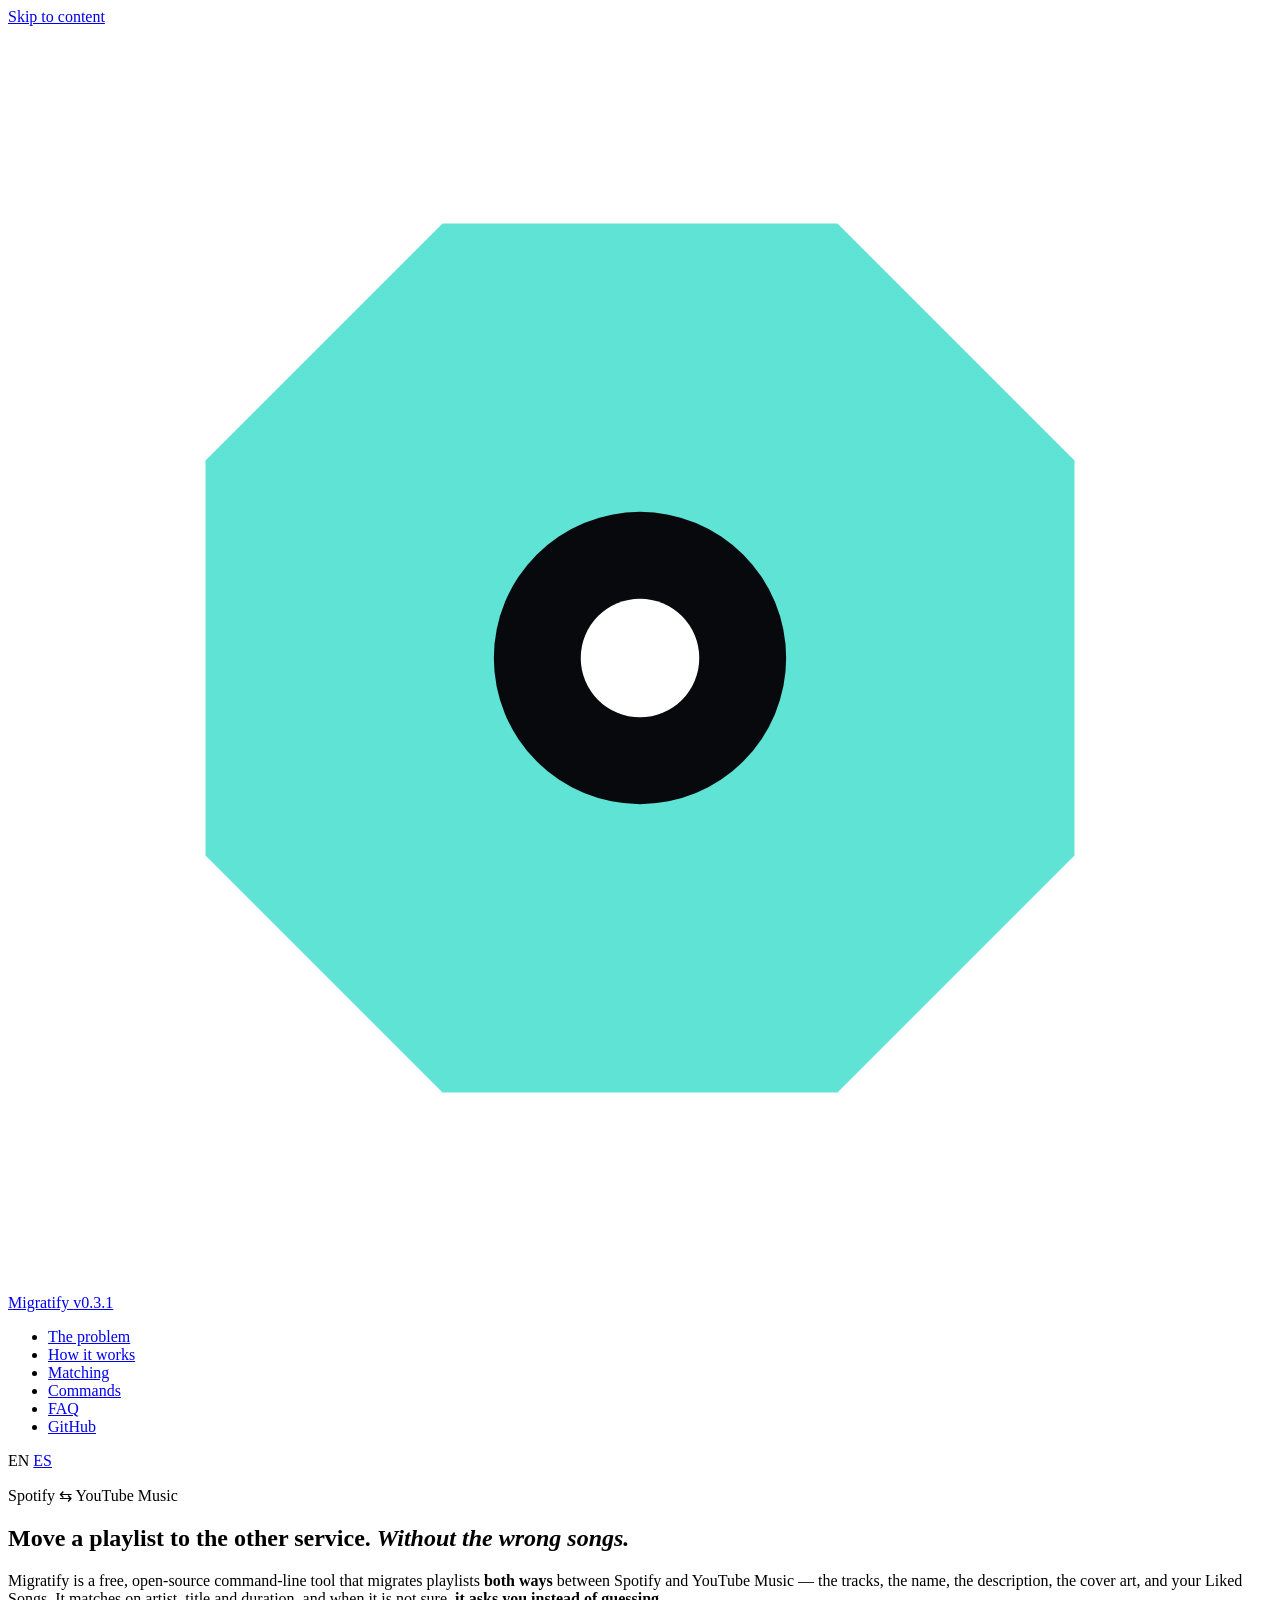
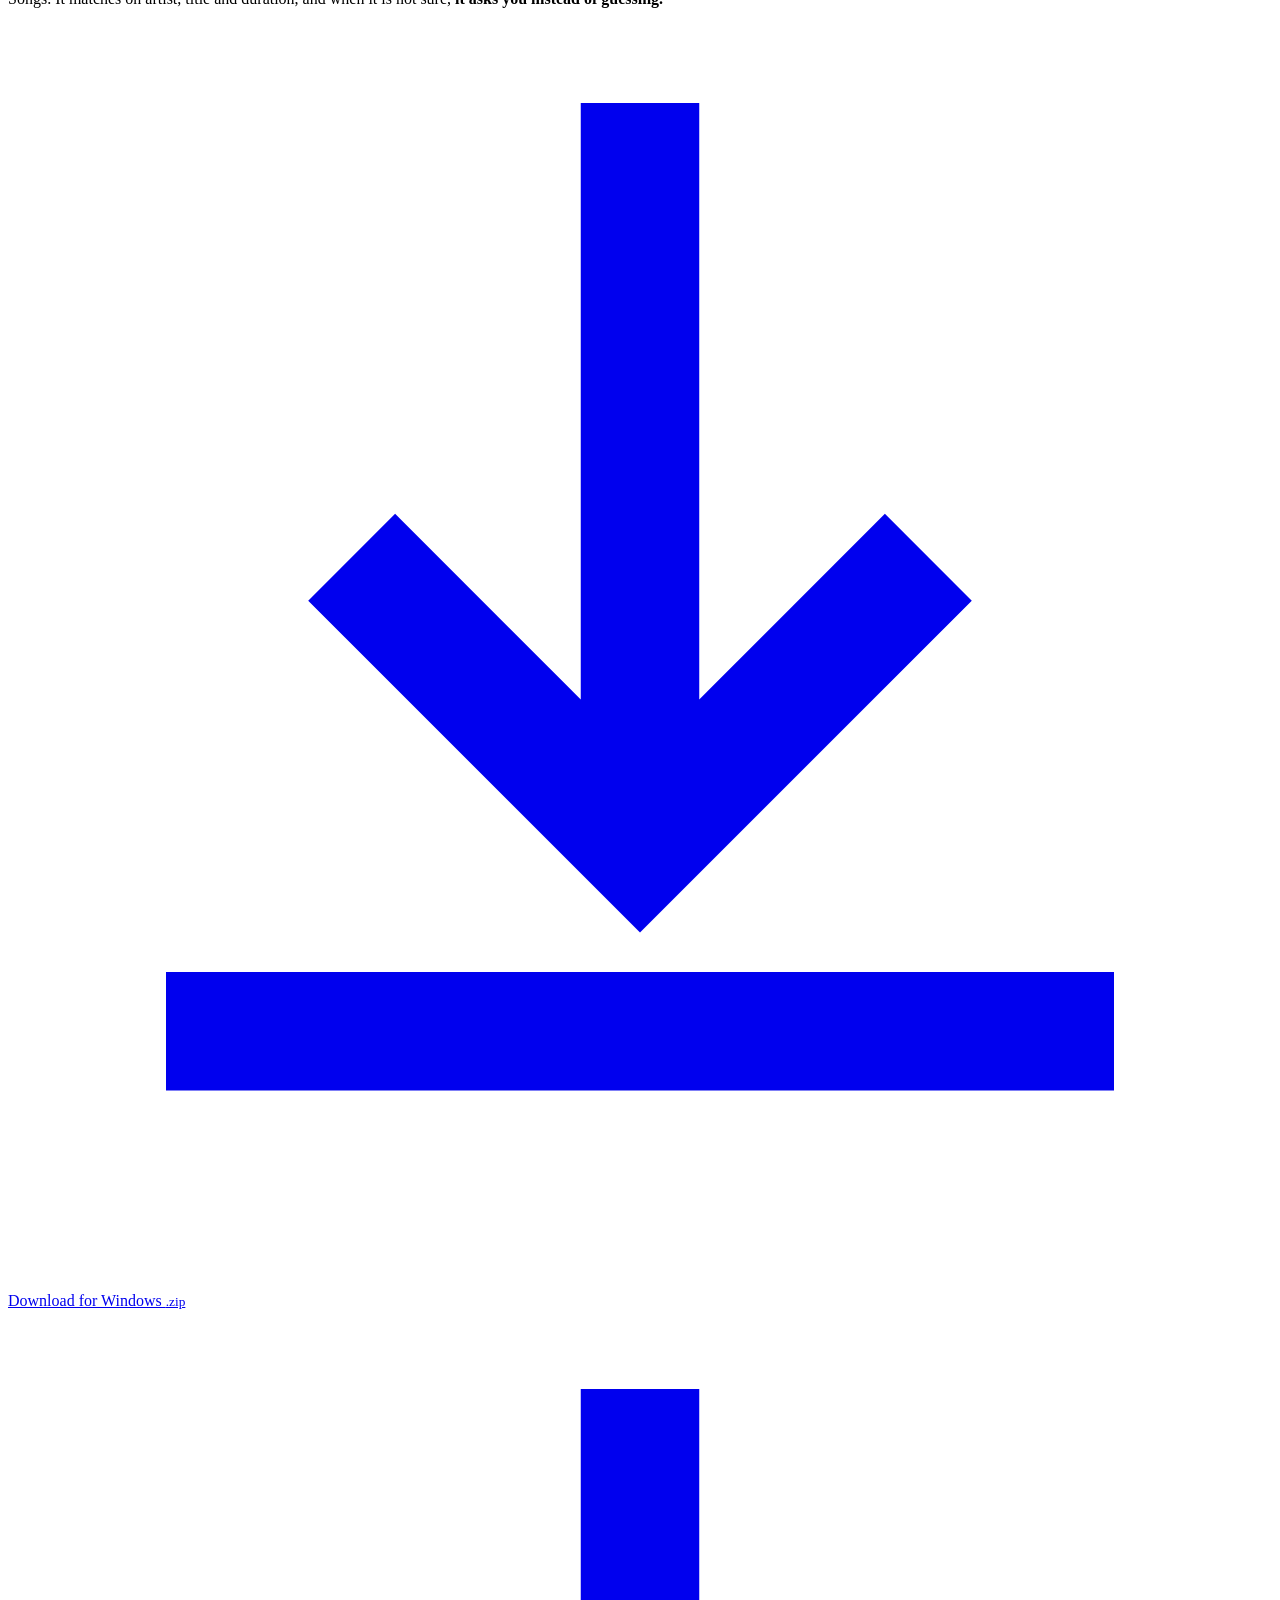
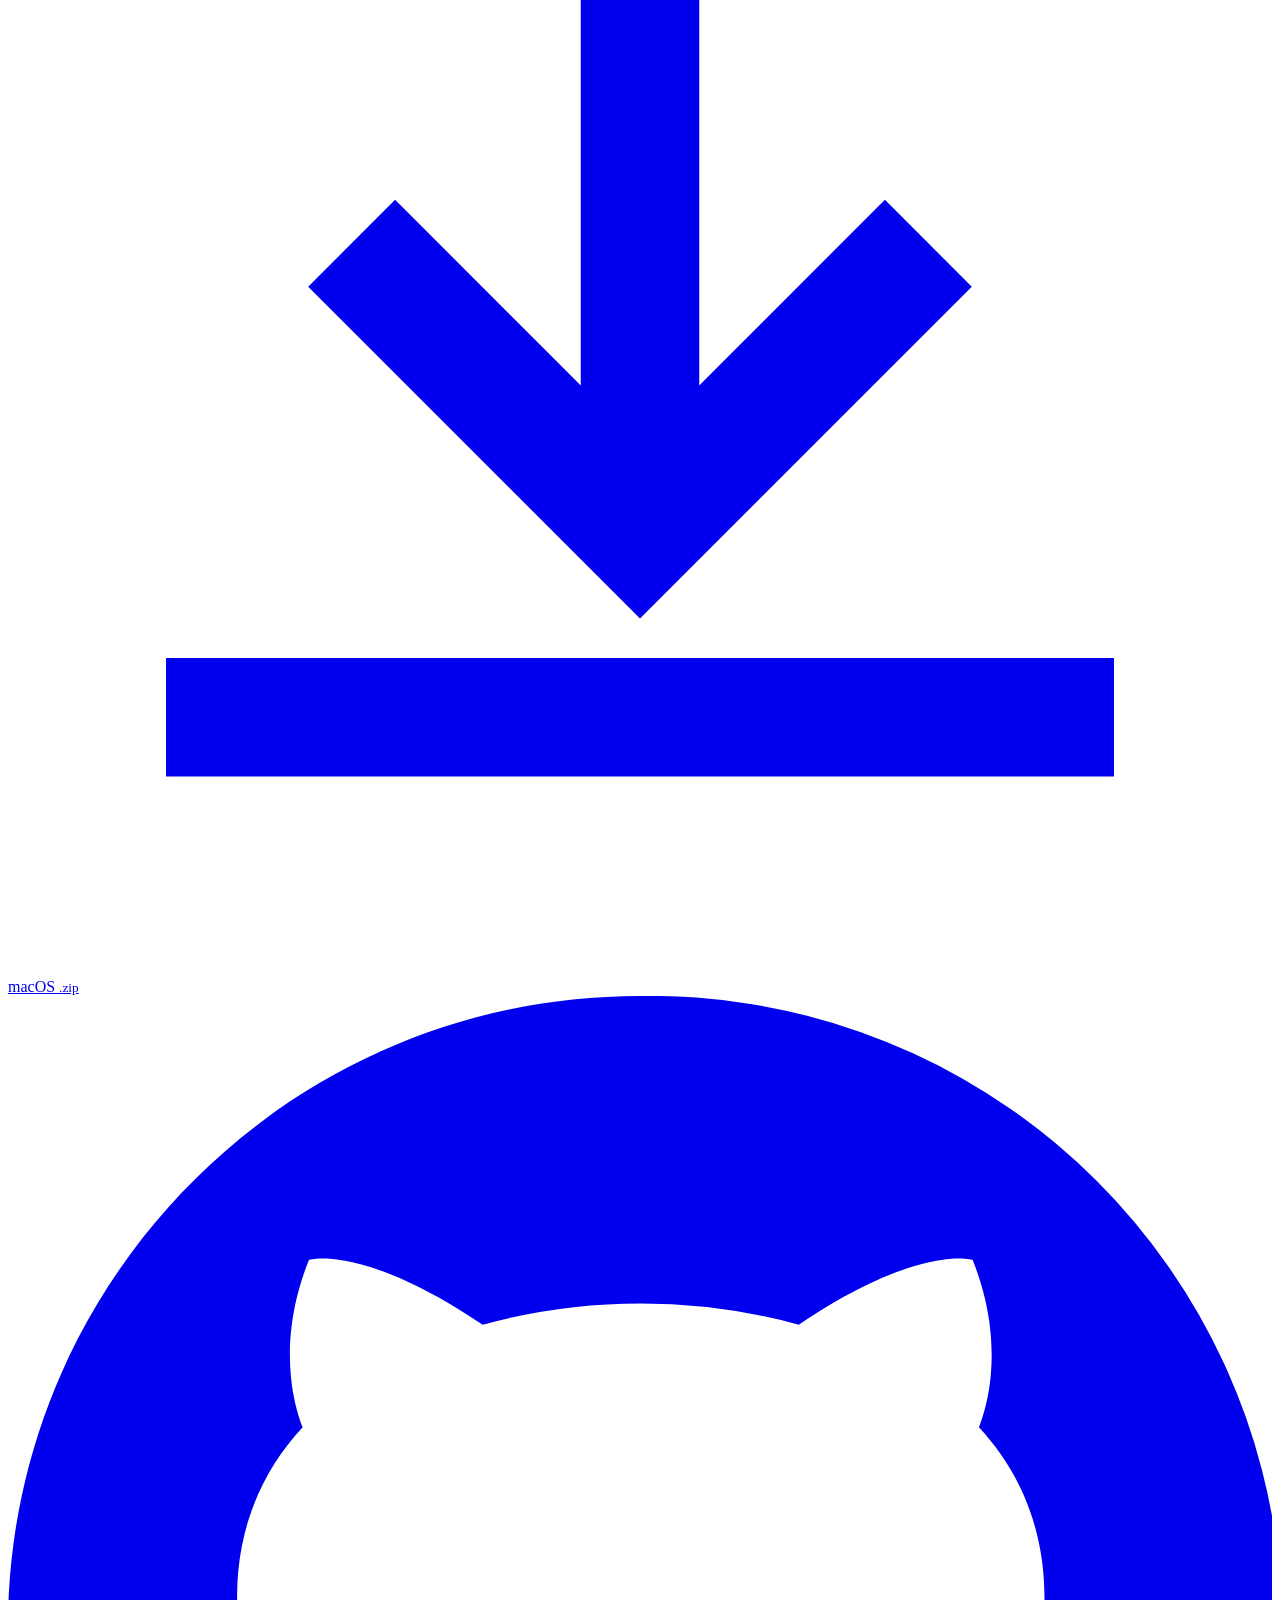
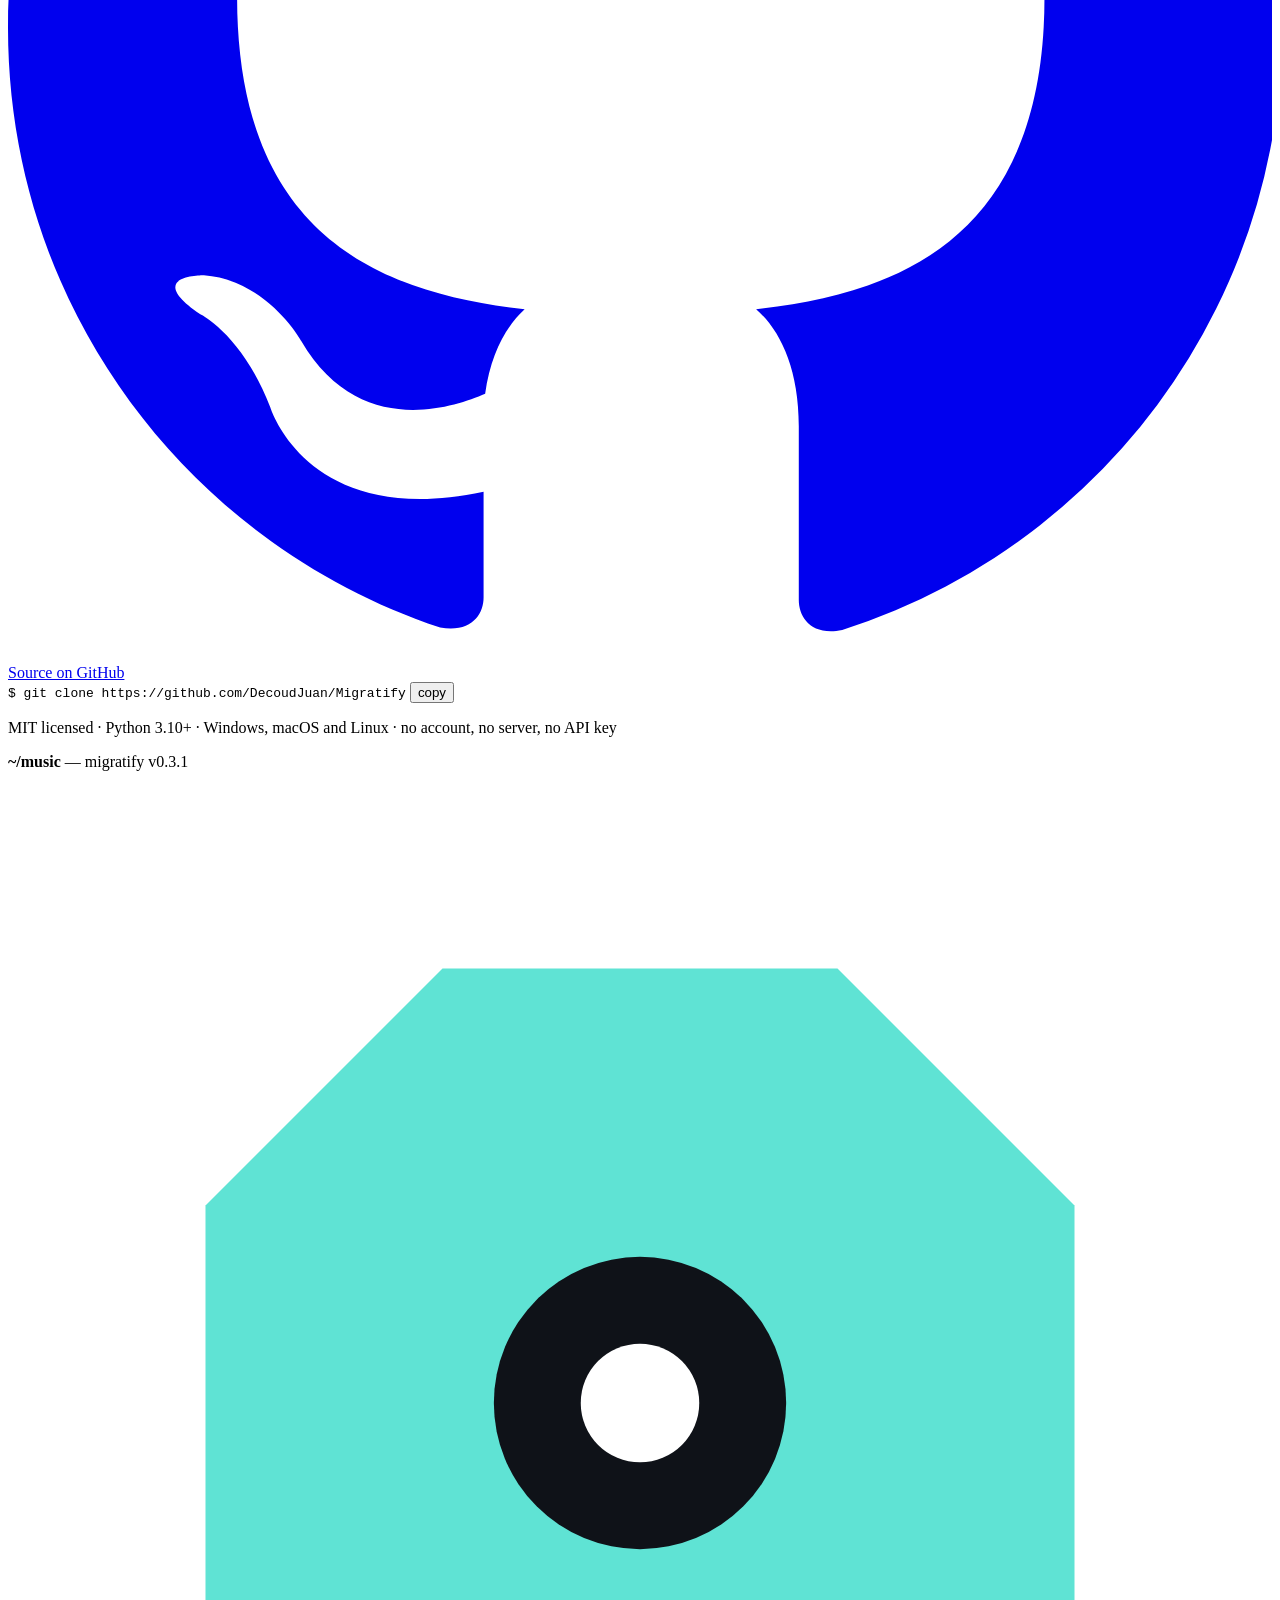
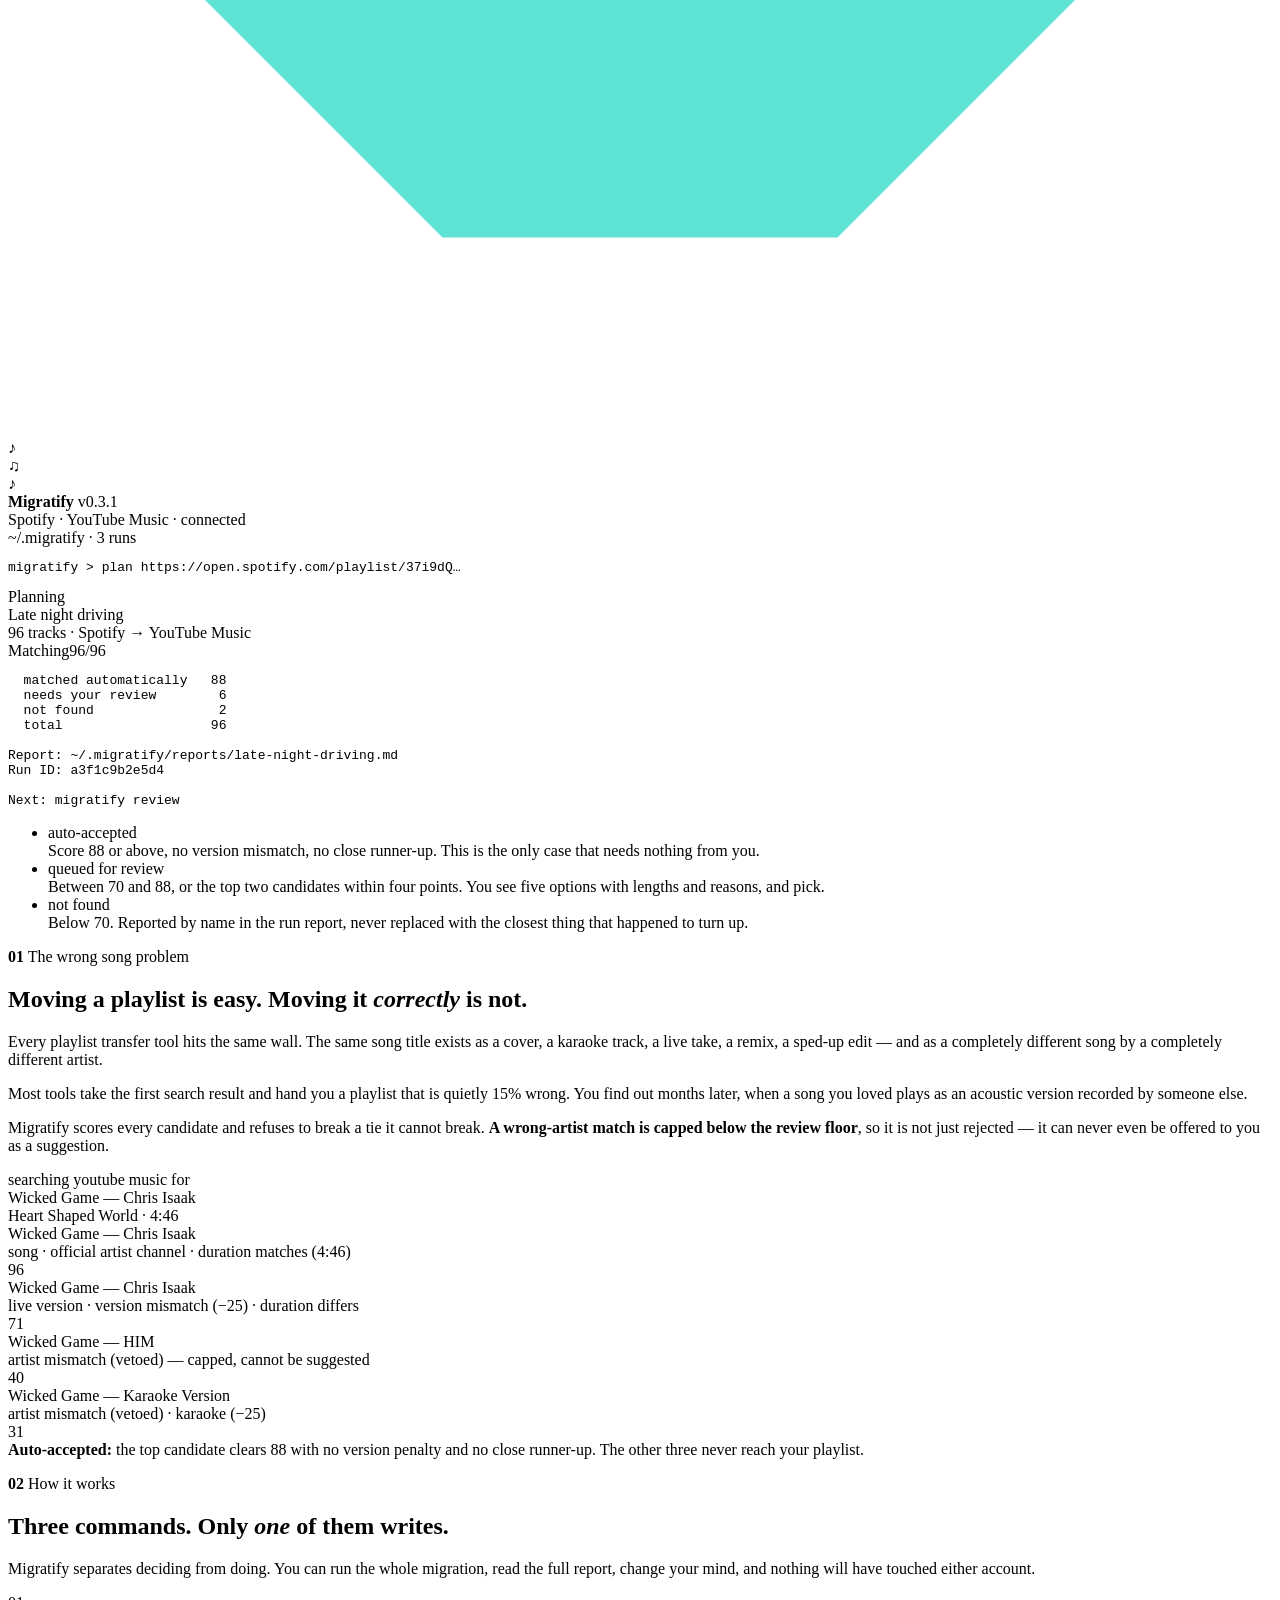
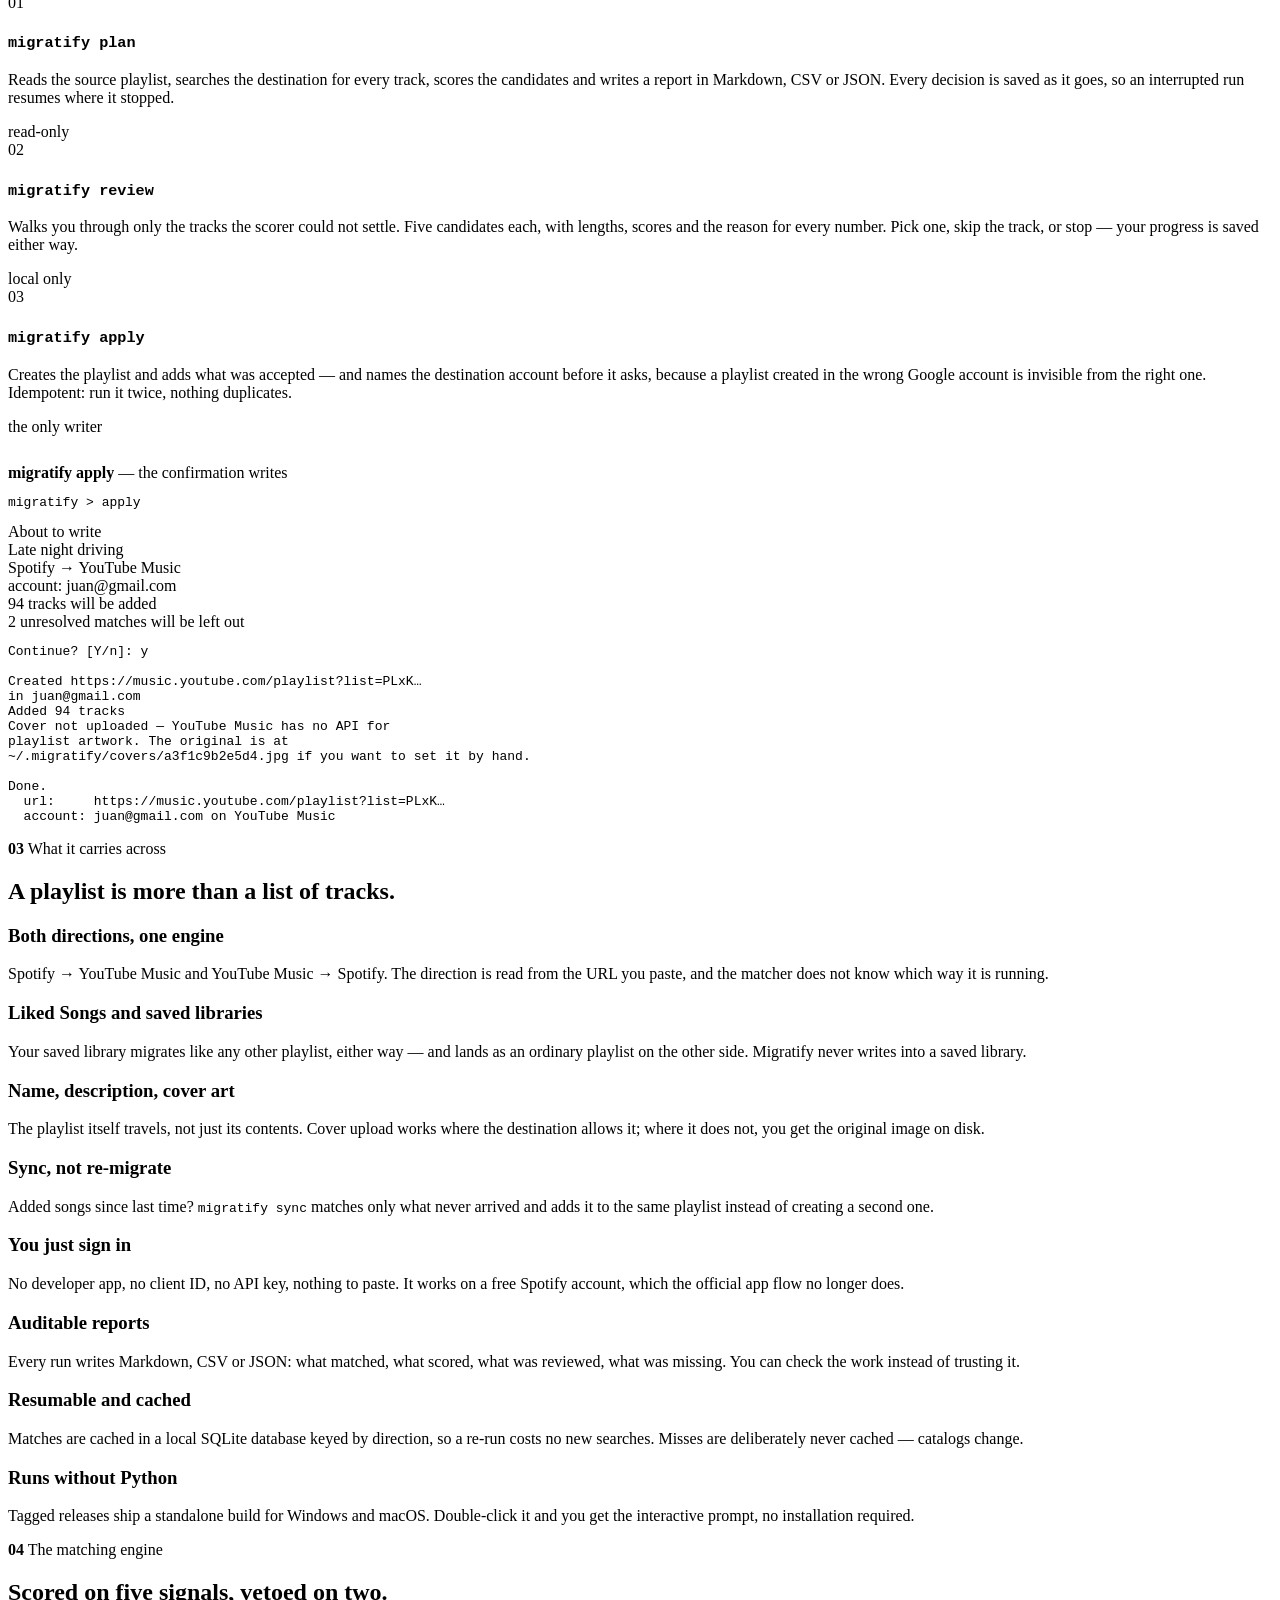
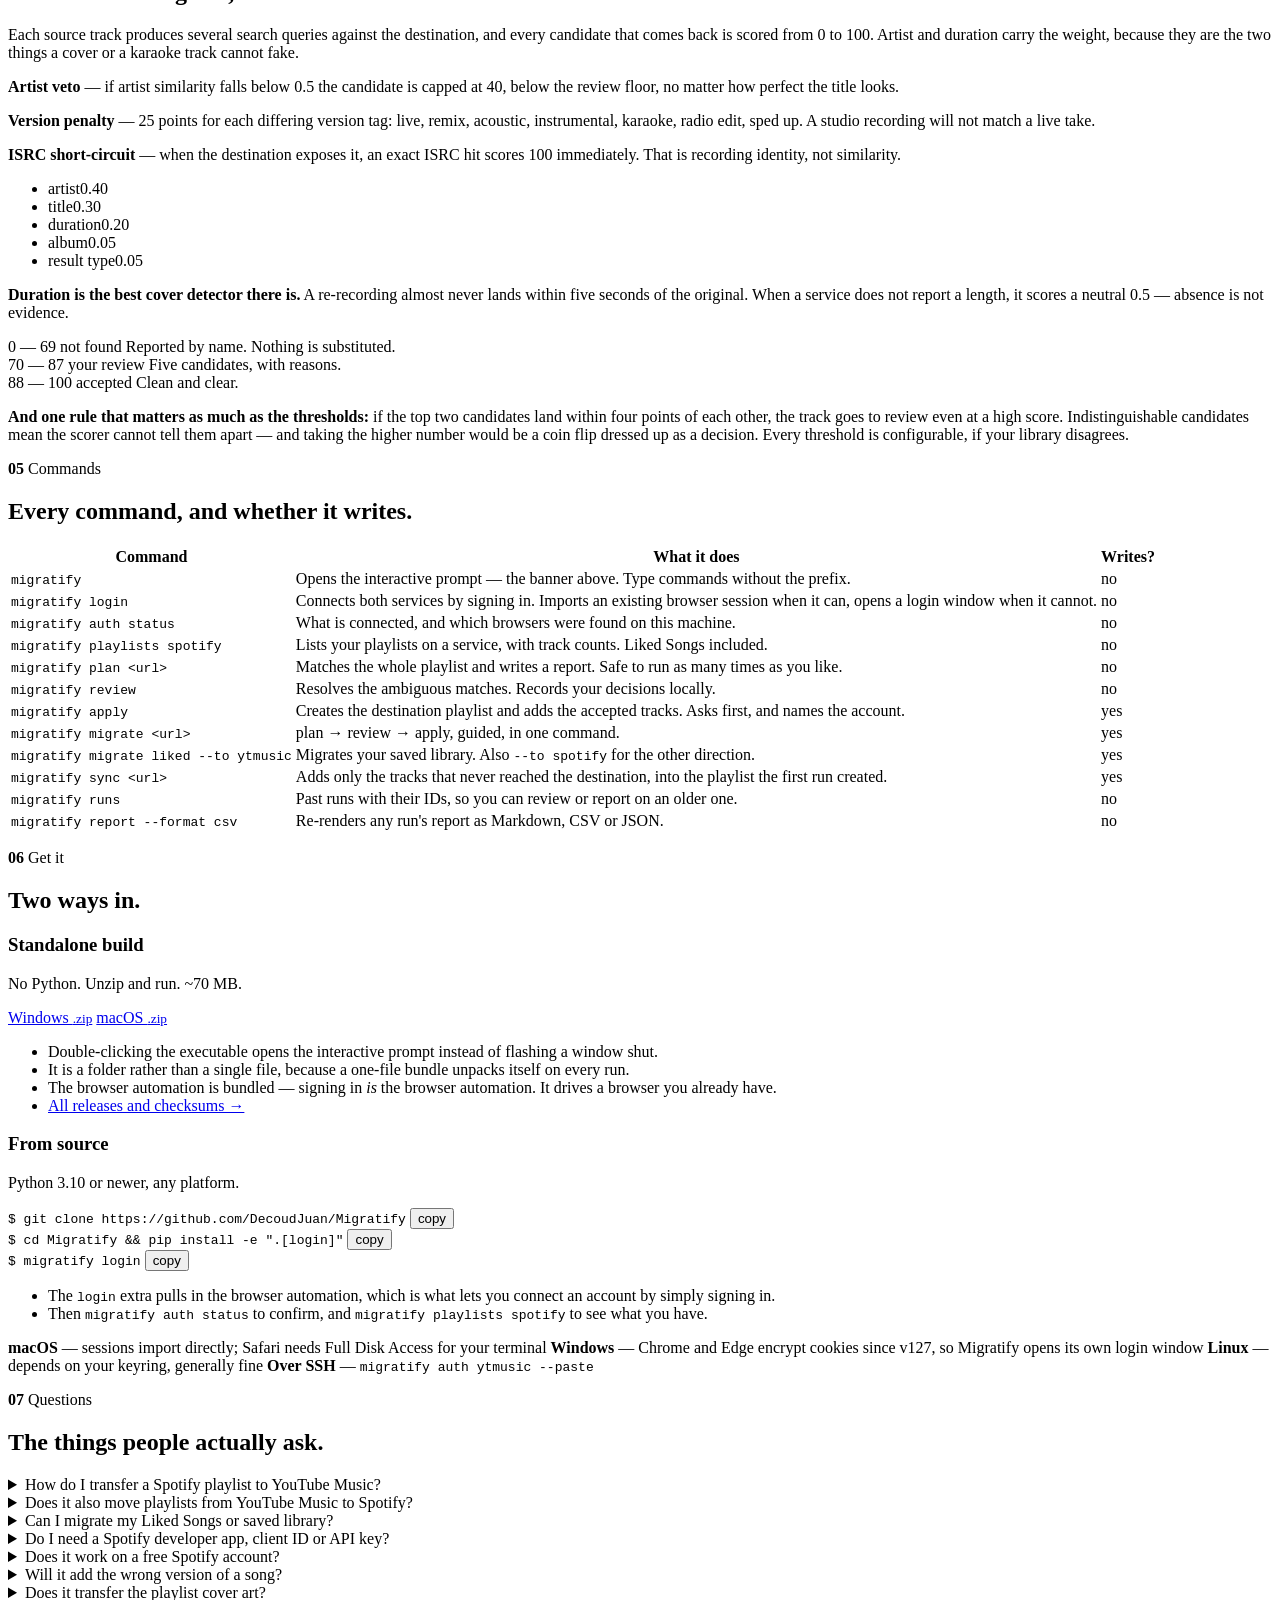
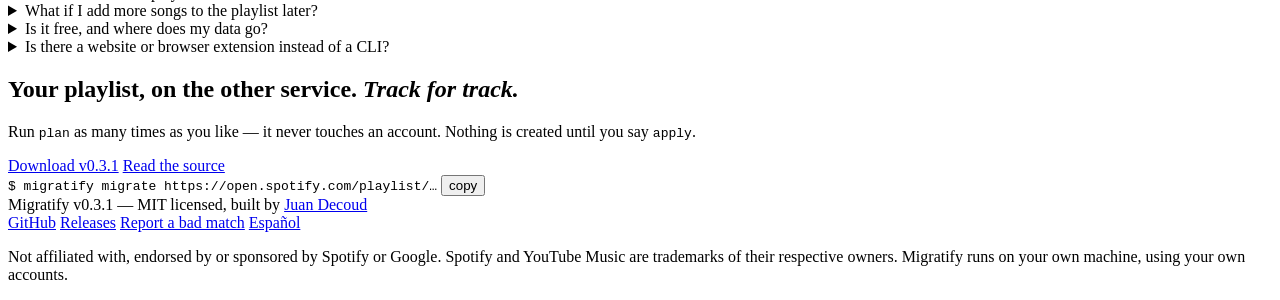
==== web/index.html @ f0830f8c "feat(web): add a static bilingual landing page Migratify had no answer to "what is this?" outside th" ====
<!DOCTYPE html>
<html lang="en" class="no-js">
<head>
<meta charset="utf-8">
<meta name="viewport" content="width=device-width, initial-scale=1">

<title>Transfer Spotify playlists to YouTube Music (and back) — Migratify</title>
<meta name="description" content="Free, open-source tool that moves playlists both ways between Spotify and YouTube Music — tracks, name, description, cover art and Liked Songs. It never silently adds the wrong song.">
<meta name="keywords" content="transfer spotify playlist to youtube music, move playlist youtube music to spotify, playlist migration tool, migrate liked songs, spotify to youtube music converter, open source playlist transfer">
<meta name="author" content="Juan Decoud">
<meta name="theme-color" content="#08090c">
<meta name="robots" content="index, follow, max-image-preview:large">

<link rel="canonical" href="https://migratify.vercel.app/">
<link rel="alternate" hreflang="en" href="https://migratify.vercel.app/">
<link rel="alternate" hreflang="es" href="https://migratify.vercel.app/es">
<link rel="alternate" hreflang="x-default" href="https://migratify.vercel.app/">

<meta property="og:type" content="website">
<meta property="og:site_name" content="Migratify">
<meta property="og:title" content="Transfer Spotify playlists to YouTube Music (and back)">
<meta property="og:description" content="A precision-first CLI that migrates playlists in both directions — tracks, cover art and Liked Songs. When it is not sure, it asks instead of guessing.">
<meta property="og:url" content="https://migratify.vercel.app/">
<meta property="og:image" content="https://migratify.vercel.app/og.png">
<meta property="og:image:width" content="1200">
<meta property="og:image:height" content="630">
<meta property="og:image:alt" content="Migratify — Spotify and YouTube Music playlist migration in a terminal">
<meta property="og:locale" content="en_US">
<meta property="og:locale:alternate" content="es_ES">

<meta name="twitter:card" content="summary_large_image">
<meta name="twitter:title" content="Transfer Spotify playlists to YouTube Music (and back)">
<meta name="twitter:description" content="A precision-first CLI that migrates playlists in both directions. When it is not sure, it asks instead of guessing.">
<meta name="twitter:image" content="https://migratify.vercel.app/og.png">

<link rel="icon" href="/favicon.svg" type="image/svg+xml">
<link rel="apple-touch-icon" href="/favicon.svg">

<link rel="preconnect" href="https://fonts.googleapis.com">
<link rel="preconnect" href="https://fonts.gstatic.com" crossorigin>
<link rel="stylesheet" href="https://fonts.googleapis.com/css2?family=IBM+Plex+Mono:ital,wght@0,300;0,400;0,500;0,600;1,400&family=Instrument+Serif:ital@0;1&display=swap">
<link rel="stylesheet" href="/assets/style.css">

<script type="application/ld+json">
{
  "@context": "https://schema.org",
  "@graph": [
    {
      "@type": "SoftwareApplication",
      "name": "Migratify",
      "url": "https://migratify.vercel.app/",
      "applicationCategory": "UtilitiesApplication",
      "applicationSubCategory": "Playlist migration",
      "operatingSystem": "Windows, macOS, Linux",
      "softwareVersion": "0.3.1",
      "downloadUrl": "https://github.com/DecoudJuan/Migratify/releases/latest",
      "installUrl": "https://github.com/DecoudJuan/Migratify#install",
      "codeRepository": "https://github.com/DecoudJuan/Migratify",
      "programmingLanguage": "Python",
      "license": "https://github.com/DecoudJuan/Migratify/blob/main/LICENSE",
      "description": "Command-line tool that migrates playlists bidirectionally between Spotify and YouTube Music, carrying tracks, name, description and cover art, with a precision-first matcher that queues ambiguous tracks for review instead of guessing.",
      "featureList": [
        "Spotify to YouTube Music and YouTube Music to Spotify",
        "Migrates Liked Songs and saved libraries",
        "Carries playlist name, description and cover art",
        "Weighted matching on artist, title and duration with wrong-artist and wrong-version vetoes",
        "Read-only planning: nothing is written until you apply",
        "Sync mode that adds only newly added tracks",
        "Markdown, CSV and JSON reports"
      ],
      "offers": {
        "@type": "Offer",
        "price": "0",
        "priceCurrency": "USD"
      },
      "author": { "@type": "Person", "name": "Juan Decoud" },
      "isAccessibleForFree": true
    },
    {
      "@type": "FAQPage",
      "mainEntity": [
        {
          "@type": "Question",
          "name": "How do I transfer a Spotify playlist to YouTube Music?",
          "acceptedAnswer": {
            "@type": "Answer",
            "text": "Install Migratify, run migratify login once to sign in to both services, then run migratify migrate followed by the playlist URL. Migratify detects the direction from the link, matches every track against YouTube Music, asks you about the ones it cannot decide, and only then creates the playlist."
          }
        },
        {
          "@type": "Question",
          "name": "Does it also move playlists from YouTube Music to Spotify?",
          "acceptedAnswer": {
            "@type": "Answer",
            "text": "Yes. The same engine runs in both directions and the direction is taken from the URL you paste: a Spotify link migrates to YouTube Music, a YouTube Music link migrates to Spotify. Nothing about the matching changes."
          }
        },
        {
          "@type": "Question",
          "name": "Can I migrate my Liked Songs or saved library?",
          "acceptedAnswer": {
            "@type": "Answer",
            "text": "Yes, in either direction: migratify migrate liked --to ytmusic, or --to spotify. Your saved library lands as an ordinary playlist on the other service. Migratify never writes into a saved library, because an unwanted playlist takes one click to delete and several hundred saved tracks do not."
          }
        },
        {
          "@type": "Question",
          "name": "Do I need a Spotify developer app, client ID or API key?",
          "acceptedAnswer": {
            "@type": "Answer",
            "text": "No. You sign in the way you always do, in a browser window, and Migratify captures that session locally. There is nothing to register and nothing to paste."
          }
        },
        {
          "@type": "Question",
          "name": "Does it work on a free Spotify account?",
          "acceptedAnswer": {
            "@type": "Answer",
            "text": "Yes, and that is why signing in is the default path. Since 2025 Spotify requires a Premium subscription for a newly registered app to reach the Web API, so the usual register-an-app flow is unavailable on a free account. Signing in does not touch that gate."
          }
        },
        {
          "@type": "Question",
          "name": "Will it add the wrong version of a song?",
          "acceptedAnswer": {
            "@type": "Answer",
            "text": "That is the failure Migratify is built to avoid. Every candidate is scored on artist, title, duration, album and result type. A wrong-artist candidate is vetoed below the review floor so it cannot even be offered. Each differing version tag — live, remix, acoustic, karaoke, sped up — costs 25 points. A track only auto-accepts at 88 or above with no version mismatch and no close runner-up; anything less certain waits for you."
          }
        },
        {
          "@type": "Question",
          "name": "Does it transfer the playlist cover art?",
          "acceptedAnswer": {
            "@type": "Answer",
            "text": "Name and description travel in both directions, and cover art uploads when the destination is Spotify. YouTube Music has no API for playlist artwork, so going that way Migratify downloads the original cover to your machine and tells you where it is, in case you want to set it by hand."
          }
        },
        {
          "@type": "Question",
          "name": "What if I add more songs to the playlist later?",
          "acceptedAnswer": {
            "@type": "Answer",
            "text": "Run migratify sync with the same playlist URL. It matches only the tracks that never reached the destination and adds them to the playlist the first migration created, rather than making a second one. The link is remembered per destination service."
          }
        },
        {
          "@type": "Question",
          "name": "Is it free, and where does my data go?",
          "acceptedAnswer": {
            "@type": "Answer",
            "text": "Migratify is free and MIT-licensed. It runs entirely on your machine and talks only to Spotify and YouTube Music. Sessions, the match cache and the reports live in a .migratify folder in your home directory. There is no Migratify server and no account to create."
          }
        },
        {
          "@type": "Question",
          "name": "Is there a website or browser extension instead of a CLI?",
          "acceptedAnswer": {
            "@type": "Answer",
            "text": "No, on purpose. A hosted version would need your Spotify and YouTube credentials on someone else's server, and the matcher depends on libraries that do not belong in a content script. A local command-line tool is the honest form for this problem — and it is also why nothing you migrate ever passes through a third party."
          }
        }
      ]
    }
  ]
}
</script>
</head>
<body>
<script>document.documentElement.classList.remove("no-js");</script>
<a class="skip" href="#main">Skip to content</a>

<header class="nav">
  <div class="wrap">
    <a class="brand" href="/">
      <svg viewBox="0 0 32 32" aria-hidden="true" focusable="false">
        <path d="M11 5h10l6 6v10l-6 6H11l-6-6V11z" fill="#5fe3d4"/>
        <circle cx="16" cy="16" r="3.7" fill="#08090c"/>
        <circle cx="16" cy="16" r="1.5" fill="#fff"/>
      </svg>
      Migratify
      <span class="ver">v0.3.1</span>
    </a>
    <ul class="nav-links">
      <li><a href="#problem">The problem</a></li>
      <li><a href="#how">How it works</a></li>
      <li><a href="#matching">Matching</a></li>
      <li><a href="#commands">Commands</a></li>
      <li><a href="#faq">FAQ</a></li>
      <li><a href="https://github.com/DecoudJuan/Migratify">GitHub</a></li>
    </ul>
    <div class="lang" role="group" aria-label="Language">
      <span aria-current="page">EN</span>
      <a href="/es" lang="es" hreflang="es">ES</a>
    </div>
  </div>
</header>

<main id="main">

  <!-- ================= hero ================= -->
  <section class="hero">
    <div class="wrap hero-grid">
      <div>
        <p class="eyebrow rise">
          <span class="services">
            <span class="dot sp" aria-hidden="true"></span> Spotify
            <span class="arrows" aria-hidden="true">&#8646;</span>
            <span class="dot yt" aria-hidden="true"></span> YouTube Music
          </span>
        </p>

        <h1 class="rise">Move a playlist to the other service. <em>Without the wrong songs.</em></h1>

        <p class="lede rise">
          Migratify is a free, open-source command-line tool that migrates playlists
          <strong>both ways</strong> between Spotify and YouTube&nbsp;Music — the tracks,
          the name, the description, the cover art, and your Liked Songs. It matches on
          artist, title and duration, and when it is not sure, <strong>it asks you
          instead of guessing.</strong>
        </p>

        <div class="cta rise">
          <a class="btn primary" href="https://github.com/DecoudJuan/Migratify/releases/latest/download/migratify-windows.zip">
            <svg viewBox="0 0 16 16" fill="currentColor" aria-hidden="true"><path d="M8 11.5 3.8 7.3l1.1-1.1 2.35 2.35V1h1.5v7.55L11.1 6.2l1.1 1.1L8 11.5ZM2 13.5V12h12v1.5H2Z"/></svg>
            Download for Windows <small>.zip</small>
          </a>
          <a class="btn" href="https://github.com/DecoudJuan/Migratify/releases/latest/download/migratify-macos.zip">
            <svg viewBox="0 0 16 16" fill="currentColor" aria-hidden="true"><path d="M8 11.5 3.8 7.3l1.1-1.1 2.35 2.35V1h1.5v7.55L11.1 6.2l1.1 1.1L8 11.5ZM2 13.5V12h12v1.5H2Z"/></svg>
            macOS <small>.zip</small>
          </a>
          <a class="btn" href="https://github.com/DecoudJuan/Migratify">
            <svg viewBox="0 0 16 16" fill="currentColor" aria-hidden="true"><path d="M8 0C3.58 0 0 3.58 0 8c0 3.54 2.29 6.53 5.47 7.59.4.07.55-.17.55-.38v-1.34c-2.23.48-2.7-1.07-2.7-1.07-.36-.93-.89-1.18-.89-1.18-.73-.5.05-.49.05-.49.8.06 1.23.83 1.23.83.71 1.22 1.87.87 2.33.67.07-.52.28-.87.5-1.07-1.78-.2-3.64-.89-3.64-3.95 0-.87.31-1.59.83-2.15-.08-.2-.36-1.02.08-2.12 0 0 .67-.21 2.2.82a7.6 7.6 0 0 1 4 0c1.53-1.03 2.2-.82 2.2-.82.44 1.1.16 1.92.08 2.12.52.56.83 1.28.83 2.15 0 3.07-1.87 3.75-3.65 3.95.29.25.54.73.54 1.48v2.2c0 .21.15.46.55.38A8 8 0 0 0 8 0Z"/></svg>
            Source on GitHub
          </a>
        </div>

        <div class="copy-row rise">
          <code><span class="p">$ </span>git clone https://github.com/DecoudJuan/Migratify</code>
          <button class="copy-btn" type="button" data-copied="copied">copy</button>
        </div>
        <p class="fineprint rise">
          MIT licensed · Python 3.10+ · Windows, macOS and Linux · no account, no server, no API key
        </p>
      </div>

      <div class="term" role="img" aria-label="The Migratify interactive prompt: the banner reports version 0.3.1, both services connected, and three past runs. A plan command matches 96 tracks and reports 88 matched automatically, 6 needing review and 2 not found.">
        <div class="term-bar">
          <span class="lamps" aria-hidden="true"><i></i><i></i><i></i></span>
          <b>~/music</b> — migratify
          <span class="right">v0.3.1</span>
        </div>
<div class="term-body" aria-hidden="true">
          <div class="banner">
            <svg class="bmark" viewBox="0 0 32 32" aria-hidden="true" focusable="false">
              <path d="M11 5h10l6 6v10l-6 6H11l-6-6V11z" fill="#5fe3d4"/>
              <circle cx="16" cy="16" r="3.7" fill="#0f1218"/>
              <circle cx="16" cy="16" r="1.5" fill="#fff"/>
            </svg>
            <div class="bnotes">♪<br>♫<br>♪</div>
            <div class="binfo">
              <div><b>Migratify</b> v0.3.1</div>
              <div><span class="c-green">Spotify</span> · <span class="c-green">YouTube Music</span> <span class="c-dim">· connected</span></div>
              <div class="c-dim">~/.migratify · 3 runs</div>
            </div>
          </div>
<pre><span class="c-prompt">migratify &gt;</span> plan https://open.spotify.com/playlist/37i9dQ…</pre>
          <div class="tpanel">
            <span class="tpanel-title">Planning</span>
            <div class="c-white">Late night driving</div>
            <div>96 tracks · Spotify → YouTube Music</div>
          </div>
          <div class="tprog"><span>Matching</span><span class="tbar"><i></i></span><span class="c-dim">96/96</span></div>
<pre>  <span class="c-green">matched automatically</span>   88
  <span class="c-amber">needs your review</span>        6
  <span class="c-red">not found</span>                2
  <span class="c-white">total</span>                   96

Report: <span class="c-white">~/.migratify/reports/late-night-driving.md</span>
Run ID: <span class="c-white">a3f1c9b2e5d4</span>

Next: <span class="c-white">migratify review</span> <span class="caret"></span></pre>
        </div>
      </div>
    </div>

    <div class="wrap">
      <ul class="outcomes">
        <li>
          <div class="k">auto-accepted</div>
          <div class="v">Score 88 or above, no version mismatch, no close runner-up. This is the only case that needs nothing from you.</div>
        </li>
        <li>
          <div class="k">queued for review</div>
          <div class="v">Between 70 and 88, or the top two candidates within four points. You see five options with lengths and reasons, and pick.</div>
        </li>
        <li>
          <div class="k">not found</div>
          <div class="v">Below 70. Reported by name in the run report, never replaced with the closest thing that happened to turn up.</div>
        </li>
      </ul>
    </div>
  </section>

  <!-- ================= the problem ================= -->
  <section id="problem">
    <div class="wrap split">
      <div class="body rv">
        <p class="label"><b>01</b> The wrong song problem</p>
        <h2>Moving a playlist is easy. Moving it <em>correctly</em> is not.</h2>
        <p>
          Every playlist transfer tool hits the same wall. The same song title exists as a
          cover, a karaoke track, a live take, a remix, a sped-up edit — and as a completely
          different song by a completely different artist.
        </p>
        <p>
          Most tools take the first search result and hand you a playlist that is quietly
          15% wrong. You find out months later, when a song you loved plays as an acoustic
          version recorded by someone else.
        </p>
        <p>
          Migratify scores every candidate and refuses to break a tie it cannot break.
          <strong>A wrong-artist match is capped below the review floor</strong>, so it is
          not just rejected — it can never even be offered to you as a suggestion.
        </p>
      </div>

      <div class="match rv" aria-label="Example of a scored candidate list">
        <div class="match-head">
          <div class="q">searching youtube music for</div>
          <div class="t">Wicked Game — Chris Isaak</div>
          <div class="m">Heart Shaped World · 4:46</div>
        </div>
        <div class="cand win">
          <div class="name">Wicked Game <span>— Chris Isaak</span></div>
          <div class="why">song · official artist channel · duration matches (4:46)</div>
          <div class="score">96</div>
        </div>
        <div class="cand mid">
          <div class="name">Wicked Game <span>— Chris Isaak</span></div>
          <div class="why">live version · version mismatch (−25) · duration differs</div>
          <div class="score">71</div>
        </div>
        <div class="cand out">
          <div class="name">Wicked Game <span>— HIM</span></div>
          <div class="why">artist mismatch (vetoed) — capped, cannot be suggested</div>
          <div class="score">40</div>
        </div>
        <div class="cand out">
          <div class="name">Wicked Game <span>— Karaoke Version</span></div>
          <div class="why">artist mismatch (vetoed) · karaoke (−25)</div>
          <div class="score">31</div>
        </div>
        <div class="match-foot">
          <b>Auto-accepted:</b> the top candidate clears 88 with no version penalty and no
          close runner-up. The other three never reach your playlist.
        </div>
      </div>
    </div>
  </section>

  <!-- ================= how it works ================= -->
  <section id="how">
    <div class="wrap">
      <p class="label rv"><b>02</b> How it works</p>
      <h2 class="rv">Three commands. Only <em>one</em> of them writes.</h2>
      <p class="lede rv" style="margin-top:20px">
        Migratify separates deciding from doing. You can run the whole migration, read the
        full report, change your mind, and nothing will have touched either account.
      </p>

      <div class="steps">
        <article class="step rv">
          <span class="n">01</span>
          <h3><code>migratify plan</code></h3>
          <p>
            Reads the source playlist, searches the destination for every track, scores the
            candidates and writes a report in Markdown, CSV or JSON. Every decision is saved
            as it goes, so an interrupted run resumes where it stopped.
          </p>
          <span class="tag ro">read-only</span>
        </article>

        <article class="step rv">
          <span class="n">02</span>
          <h3><code>migratify review</code></h3>
          <p>
            Walks you through only the tracks the scorer could not settle. Five candidates
            each, with lengths, scores and the reason for every number. Pick one, skip the
            track, or stop — your progress is saved either way.
          </p>
          <span class="tag ro">local only</span>
        </article>

        <article class="step rv">
          <span class="n">03</span>
          <h3><code>migratify apply</code></h3>
          <p>
            Creates the playlist and adds what was accepted — and names the destination
            account before it asks, because a playlist created in the wrong Google account
            is invisible from the right one. Idempotent: run it twice, nothing duplicates.
          </p>
          <span class="tag rw">the only writer</span>
        </article>
      </div>

      <div class="term term-narrow rv" style="margin-top:28px">
        <div class="term-bar">
          <span class="lamps" aria-hidden="true"><i></i><i></i><i></i></span>
          <b>migratify apply</b> — the confirmation
          <span class="right">writes</span>
        </div>
<div class="term-body">
<pre><span class="c-prompt">migratify &gt;</span> apply</pre>
          <div class="tpanel">
            <span class="tpanel-title">About to write</span>
            <div class="c-white">Late night driving</div>
            <div>Spotify → YouTube Music</div>
            <div>account: <span class="c-white">juan@gmail.com</span></div>
            <div class="pad">94 tracks will be added</div>
            <div class="c-amber">2 unresolved matches will be left out</div>
          </div>
<pre>Continue? [Y/n]: y

<span class="c-green">Created</span> https://music.youtube.com/playlist?list=PLxK…
<span class="c-dim">in juan@gmail.com</span>
<span class="c-green">Added</span> 94 tracks
<span class="c-amber">Cover not uploaded</span> — YouTube Music has no API for
playlist artwork. The original is at
<span class="c-white">~/.migratify/covers/a3f1c9b2e5d4.jpg</span> if you want to set it by hand.

<span class="c-green">Done.</span>
  url:     https://music.youtube.com/playlist?list=PLxK…
  account: juan@gmail.com on YouTube Music</pre>
        </div>
      </div>
    </div>
  </section>

  <!-- ================= features ================= -->
  <section id="features">
    <div class="wrap">
      <p class="label rv"><b>03</b> What it carries across</p>
      <h2 class="rv">A playlist is more than a list of tracks.</h2>

      <div class="feats">
        <article class="feat rv">
          <h3>Both directions, one engine</h3>
          <p>Spotify → YouTube Music and YouTube Music → Spotify. The direction is read from the URL you paste, and the matcher does not know which way it is running.</p>
        </article>
        <article class="feat rv">
          <h3>Liked Songs and saved libraries</h3>
          <p>Your saved library migrates like any other playlist, either way — and lands as an ordinary playlist on the other side. Migratify never writes into a saved library.</p>
        </article>
        <article class="feat rv">
          <h3>Name, description, cover art</h3>
          <p>The playlist itself travels, not just its contents. Cover upload works where the destination allows it; where it does not, you get the original image on disk.</p>
        </article>
        <article class="feat rv">
          <h3>Sync, not re-migrate</h3>
          <p>Added songs since last time? <code>migratify sync</code> matches only what never arrived and adds it to the same playlist instead of creating a second one.</p>
        </article>
        <article class="feat rv">
          <h3>You just sign in</h3>
          <p>No developer app, no client ID, no API key, nothing to paste. It works on a free Spotify account, which the official app flow no longer does.</p>
        </article>
        <article class="feat rv">
          <h3>Auditable reports</h3>
          <p>Every run writes Markdown, CSV or JSON: what matched, what scored, what was reviewed, what was missing. You can check the work instead of trusting it.</p>
        </article>
        <article class="feat rv">
          <h3>Resumable and cached</h3>
          <p>Matches are cached in a local SQLite database keyed by direction, so a re-run costs no new searches. Misses are deliberately never cached — catalogs change.</p>
        </article>
        <article class="feat rv">
          <h3>Runs without Python</h3>
          <p>Tagged releases ship a standalone build for Windows and macOS. Double-click it and you get the interactive prompt, no installation required.</p>
        </article>
      </div>
    </div>
  </section>

  <!-- ================= matching ================= -->
  <section id="matching">
    <div class="wrap">
      <p class="label rv"><b>04</b> The matching engine</p>
      <div class="split">
        <div class="body rv">
          <h2>Scored on five signals, vetoed on two.</h2>
          <p>
            Each source track produces several search queries against the destination, and
            every candidate that comes back is scored from 0 to 100. Artist and duration
            carry the weight, because they are the two things a cover or a karaoke track
            cannot fake.
          </p>
          <p>
            <strong>Artist veto</strong> — if artist similarity falls below 0.5 the candidate
            is capped at 40, below the review floor, no matter how perfect the title looks.
          </p>
          <p>
            <strong>Version penalty</strong> — 25 points for each differing version tag:
            live, remix, acoustic, instrumental, karaoke, radio edit, sped up. A studio
            recording will not match a live take.
          </p>
          <p>
            <strong>ISRC short-circuit</strong> — when the destination exposes it, an exact
            ISRC hit scores 100 immediately. That is recording identity, not similarity.
          </p>
        </div>

        <div class="rv">
          <ul class="weights">
            <li class="key"><span class="k">artist</span><span class="bar"><i style="--w:100%"></i></span><span class="n">0.40</span></li>
            <li><span class="k">title</span><span class="bar"><i style="--w:75%"></i></span><span class="n">0.30</span></li>
            <li class="key"><span class="k">duration</span><span class="bar"><i style="--w:50%"></i></span><span class="n">0.20</span></li>
            <li><span class="k">album</span><span class="bar"><i style="--w:12.5%"></i></span><span class="n">0.05</span></li>
            <li><span class="k">result type</span><span class="bar"><i style="--w:12.5%"></i></span><span class="n">0.05</span></li>
          </ul>
          <div class="note">
            <p>
              <b>Duration is the best cover detector there is.</b> A re-recording almost
              never lands within five seconds of the original. When a service does not
              report a length, it scores a neutral 0.5 — absence is not evidence.
            </p>
          </div>
        </div>
      </div>

      <div class="rail-wrap rv">
        <div class="rail">
          <div class="z1">
            <span class="r">0 — 69</span>
            <span class="o">not found</span>
            <span class="d">Reported by name. Nothing is substituted.</span>
          </div>
          <div class="z2">
            <span class="r">70 — 87</span>
            <span class="o">your review</span>
            <span class="d">Five candidates, with reasons.</span>
          </div>
          <div class="z3">
            <span class="r">88 — 100</span>
            <span class="o">accepted</span>
            <span class="d">Clean and clear.</span>
          </div>
        </div>
        <div class="note">
          <p>
            <b>And one rule that matters as much as the thresholds:</b> if the top two
            candidates land within four points of each other, the track goes to review even
            at a high score. Indistinguishable candidates mean the scorer cannot tell them
            apart — and taking the higher number would be a coin flip dressed up as a
            decision. Every threshold is configurable, if your library disagrees.
          </p>
        </div>
      </div>
    </div>
  </section>

  <!-- ================= commands ================= -->
  <section id="commands">
    <div class="wrap">
      <p class="label rv"><b>05</b> Commands</p>
      <h2 class="rv">Every command, and whether it writes.</h2>
      <div class="tbl-scroll rv">
        <table>
          <thead>
            <tr>
              <th scope="col">Command</th>
              <th scope="col">What it does</th>
              <th scope="col">Writes?</th>
            </tr>
          </thead>
          <tbody>
            <tr>
              <td><code>migratify</code></td>
              <td class="tdesc">Opens the interactive prompt — the banner above. Type commands without the prefix.</td>
              <td class="w" data-w="no">no</td>
            </tr>
            <tr>
              <td><code>migratify login</code></td>
              <td class="tdesc">Connects both services by signing in. Imports an existing browser session when it can, opens a login window when it cannot.</td>
              <td class="w" data-w="no">no</td>
            </tr>
            <tr>
              <td><code>migratify auth status</code></td>
              <td class="tdesc">What is connected, and which browsers were found on this machine.</td>
              <td class="w" data-w="no">no</td>
            </tr>
            <tr>
              <td><code>migratify playlists spotify</code></td>
              <td class="tdesc">Lists your playlists on a service, with track counts. Liked Songs included.</td>
              <td class="w" data-w="no">no</td>
            </tr>
            <tr>
              <td><code>migratify plan &lt;url&gt;</code></td>
              <td class="tdesc">Matches the whole playlist and writes a report. Safe to run as many times as you like.</td>
              <td class="w" data-w="no">no</td>
            </tr>
            <tr>
              <td><code>migratify review</code></td>
              <td class="tdesc">Resolves the ambiguous matches. Records your decisions locally.</td>
              <td class="w" data-w="no">no</td>
            </tr>
            <tr>
              <td><code>migratify apply</code></td>
              <td class="tdesc">Creates the destination playlist and adds the accepted tracks. Asks first, and names the account.</td>
              <td class="w" data-w="yes">yes</td>
            </tr>
            <tr>
              <td><code>migratify migrate &lt;url&gt;</code></td>
              <td class="tdesc">plan → review → apply, guided, in one command.</td>
              <td class="w" data-w="yes">yes</td>
            </tr>
            <tr>
              <td><code>migratify migrate liked --to ytmusic</code></td>
              <td class="tdesc">Migrates your saved library. Also <code>--to spotify</code> for the other direction.</td>
              <td class="w" data-w="yes">yes</td>
            </tr>
            <tr>
              <td><code>migratify sync &lt;url&gt;</code></td>
              <td class="tdesc">Adds only the tracks that never reached the destination, into the playlist the first run created.</td>
              <td class="w" data-w="yes">yes</td>
            </tr>
            <tr>
              <td><code>migratify runs</code></td>
              <td class="tdesc">Past runs with their IDs, so you can review or report on an older one.</td>
              <td class="w" data-w="no">no</td>
            </tr>
            <tr>
              <td><code>migratify report --format csv</code></td>
              <td class="tdesc">Re-renders any run's report as Markdown, CSV or JSON.</td>
              <td class="w" data-w="no">no</td>
            </tr>
          </tbody>
        </table>
      </div>
    </div>
  </section>

  <!-- ================= install ================= -->
  <section id="install">
    <div class="wrap">
      <p class="label rv"><b>06</b> Get it</p>
      <h2 class="rv">Two ways in.</h2>

      <div class="two">
        <div class="card rv">
          <h3>Standalone build</h3>
          <p class="sub">No Python. Unzip and run. ~70&nbsp;MB.</p>
          <div class="cta">
            <a class="btn primary" href="https://github.com/DecoudJuan/Migratify/releases/latest/download/migratify-windows.zip">Windows <small>.zip</small></a>
            <a class="btn" href="https://github.com/DecoudJuan/Migratify/releases/latest/download/migratify-macos.zip">macOS <small>.zip</small></a>
          </div>
          <ul>
            <li>Double-clicking the executable opens the interactive prompt instead of flashing a window shut.</li>
            <li>It is a folder rather than a single file, because a one-file bundle unpacks itself on every run.</li>
            <li>The browser automation is bundled — signing in <em>is</em> the browser automation. It drives a browser you already have.</li>
            <li><a href="https://github.com/DecoudJuan/Migratify/releases/latest">All releases and checksums →</a></li>
          </ul>
        </div>

        <div class="card rv">
          <h3>From source</h3>
          <p class="sub">Python 3.10 or newer, any platform.</p>
          <div class="copy-row">
            <code><span class="p">$ </span>git clone https://github.com/DecoudJuan/Migratify</code>
            <button class="copy-btn" type="button" data-copied="copied">copy</button>
          </div>
          <div class="copy-row">
            <code><span class="p">$ </span>cd Migratify &amp;&amp; pip install -e ".[login]"</code>
            <button class="copy-btn" type="button" data-copied="copied">copy</button>
          </div>
          <div class="copy-row">
            <code><span class="p">$ </span>migratify login</code>
            <button class="copy-btn" type="button" data-copied="copied">copy</button>
          </div>
          <ul>
            <li>The <code>login</code> extra pulls in the browser automation, which is what lets you connect an account by simply signing in.</li>
            <li>Then <code>migratify auth status</code> to confirm, and <code>migratify playlists spotify</code> to see what you have.</li>
          </ul>
        </div>
      </div>

      <div class="platform rv">
        <span class="chip"><b>macOS</b> — sessions import directly; Safari needs Full Disk Access for your terminal</span>
        <span class="chip"><b>Windows</b> — Chrome and Edge encrypt cookies since v127, so Migratify opens its own login window</span>
        <span class="chip"><b>Linux</b> — depends on your keyring, generally fine</span>
        <span class="chip"><b>Over SSH</b> — <code>migratify auth ytmusic --paste</code></span>
      </div>
    </div>
  </section>

  <!-- ================= faq ================= -->
  <section id="faq">
    <div class="wrap">
      <p class="label rv"><b>07</b> Questions</p>
      <h2 class="rv">The things people actually ask.</h2>

      <div class="faq rv">
        <details>
          <summary>How do I transfer a Spotify playlist to YouTube Music?</summary>
          <div class="a"><p>Install Migratify, run <code>migratify login</code> once to sign in to both services, then run <code>migratify migrate</code> followed by the playlist URL. Migratify detects the direction from the link, matches every track against YouTube Music, asks you about the ones it cannot decide, and only then creates the playlist.</p></div>
        </details>
        <details>
          <summary>Does it also move playlists from YouTube Music to Spotify?</summary>
          <div class="a"><p>Yes. The same engine runs in both directions and the direction is taken from the URL you paste: a Spotify link migrates to YouTube Music, a YouTube Music link migrates to Spotify. Nothing about the matching changes.</p></div>
        </details>
        <details>
          <summary>Can I migrate my Liked Songs or saved library?</summary>
          <div class="a"><p>Yes, in either direction: <code>migratify migrate liked --to ytmusic</code>, or <code>--to spotify</code>. Your saved library lands as an ordinary playlist on the other service. Migratify never writes into a saved library, because an unwanted playlist takes one click to delete and several hundred saved tracks do not.</p></div>
        </details>
        <details>
          <summary>Do I need a Spotify developer app, client ID or API key?</summary>
          <div class="a"><p>No. You sign in the way you always do, in a browser window, and Migratify captures that session locally. There is nothing to register and nothing to paste.</p></div>
        </details>
        <details>
          <summary>Does it work on a free Spotify account?</summary>
          <div class="a"><p>Yes, and that is why signing in is the default path. Since 2025 Spotify requires a Premium subscription for a newly registered app to reach the Web API, so the usual register-an-app flow is unavailable on a free account. Signing in does not touch that gate.</p></div>
        </details>
        <details>
          <summary>Will it add the wrong version of a song?</summary>
          <div class="a"><p>That is the failure Migratify is built to avoid. Every candidate is scored on artist, title, duration, album and result type. A wrong-artist candidate is vetoed below the review floor so it cannot even be offered. Each differing version tag — live, remix, acoustic, karaoke, sped up — costs 25 points. A track only auto-accepts at 88 or above with no version mismatch and no close runner-up; anything less certain waits for you.</p></div>
        </details>
        <details>
          <summary>Does it transfer the playlist cover art?</summary>
          <div class="a"><p>Name and description travel in both directions, and cover art uploads when the destination is Spotify. YouTube Music has no API for playlist artwork, so going that way Migratify downloads the original cover to your machine and tells you where it is, in case you want to set it by hand.</p></div>
        </details>
        <details>
          <summary>What if I add more songs to the playlist later?</summary>
          <div class="a"><p>Run <code>migratify sync</code> with the same playlist URL. It matches only the tracks that never reached the destination and adds them to the playlist the first migration created, rather than making a second one. The link is remembered per destination service.</p></div>
        </details>
        <details>
          <summary>Is it free, and where does my data go?</summary>
          <div class="a"><p>Migratify is free and MIT-licensed. It runs entirely on your machine and talks only to Spotify and YouTube Music. Sessions, the match cache and the reports live in a <code>.migratify</code> folder in your home directory. There is no Migratify server and no account to create.</p></div>
        </details>
        <details>
          <summary>Is there a website or browser extension instead of a CLI?</summary>
          <div class="a"><p>No, on purpose. A hosted version would need your Spotify and YouTube credentials on someone else's server, and the matcher depends on libraries that do not belong in a content script. A local command-line tool is the honest form for this problem — and it is also why nothing you migrate ever passes through a third party.</p></div>
        </details>
      </div>
    </div>
  </section>

  <!-- ================= final ================= -->
  <section class="final">
    <div class="wrap">
      <h2 class="rv">Your playlist, on the other service. <em>Track for track.</em></h2>
      <p class="lede rv">
        Run <code>plan</code> as many times as you like — it never touches an account.
        Nothing is created until you say <code>apply</code>.
      </p>
      <div class="cta rv">
        <a class="btn primary" href="https://github.com/DecoudJuan/Migratify/releases/latest">Download v0.3.1</a>
        <a class="btn" href="https://github.com/DecoudJuan/Migratify">Read the source</a>
      </div>
      <div class="copy-row rv">
        <code><span class="p">$ </span>migratify migrate https://open.spotify.com/playlist/…</code>
        <button class="copy-btn" type="button" data-copied="copied">copy</button>
      </div>
    </div>
  </section>

</main>

<footer>
  <div class="wrap foot">
    <span>Migratify v0.3.1 — MIT licensed, built by <a href="https://github.com/DecoudJuan">Juan Decoud</a></span>
    <nav aria-label="Footer">
      <a href="https://github.com/DecoudJuan/Migratify">GitHub</a>
      <a href="https://github.com/DecoudJuan/Migratify/releases/latest">Releases</a>
      <a href="https://github.com/DecoudJuan/Migratify/issues">Report a bad match</a>
      <a href="/es" lang="es" hreflang="es">Español</a>
    </nav>
    <p class="disclaimer">
      Not affiliated with, endorsed by or sponsored by Spotify or Google. Spotify and
      YouTube Music are trademarks of their respective owners. Migratify runs on your own
      machine, using your own accounts.
    </p>
  </div>
</footer>

<script src="/assets/site.js" defer></script>
</body>
</html>
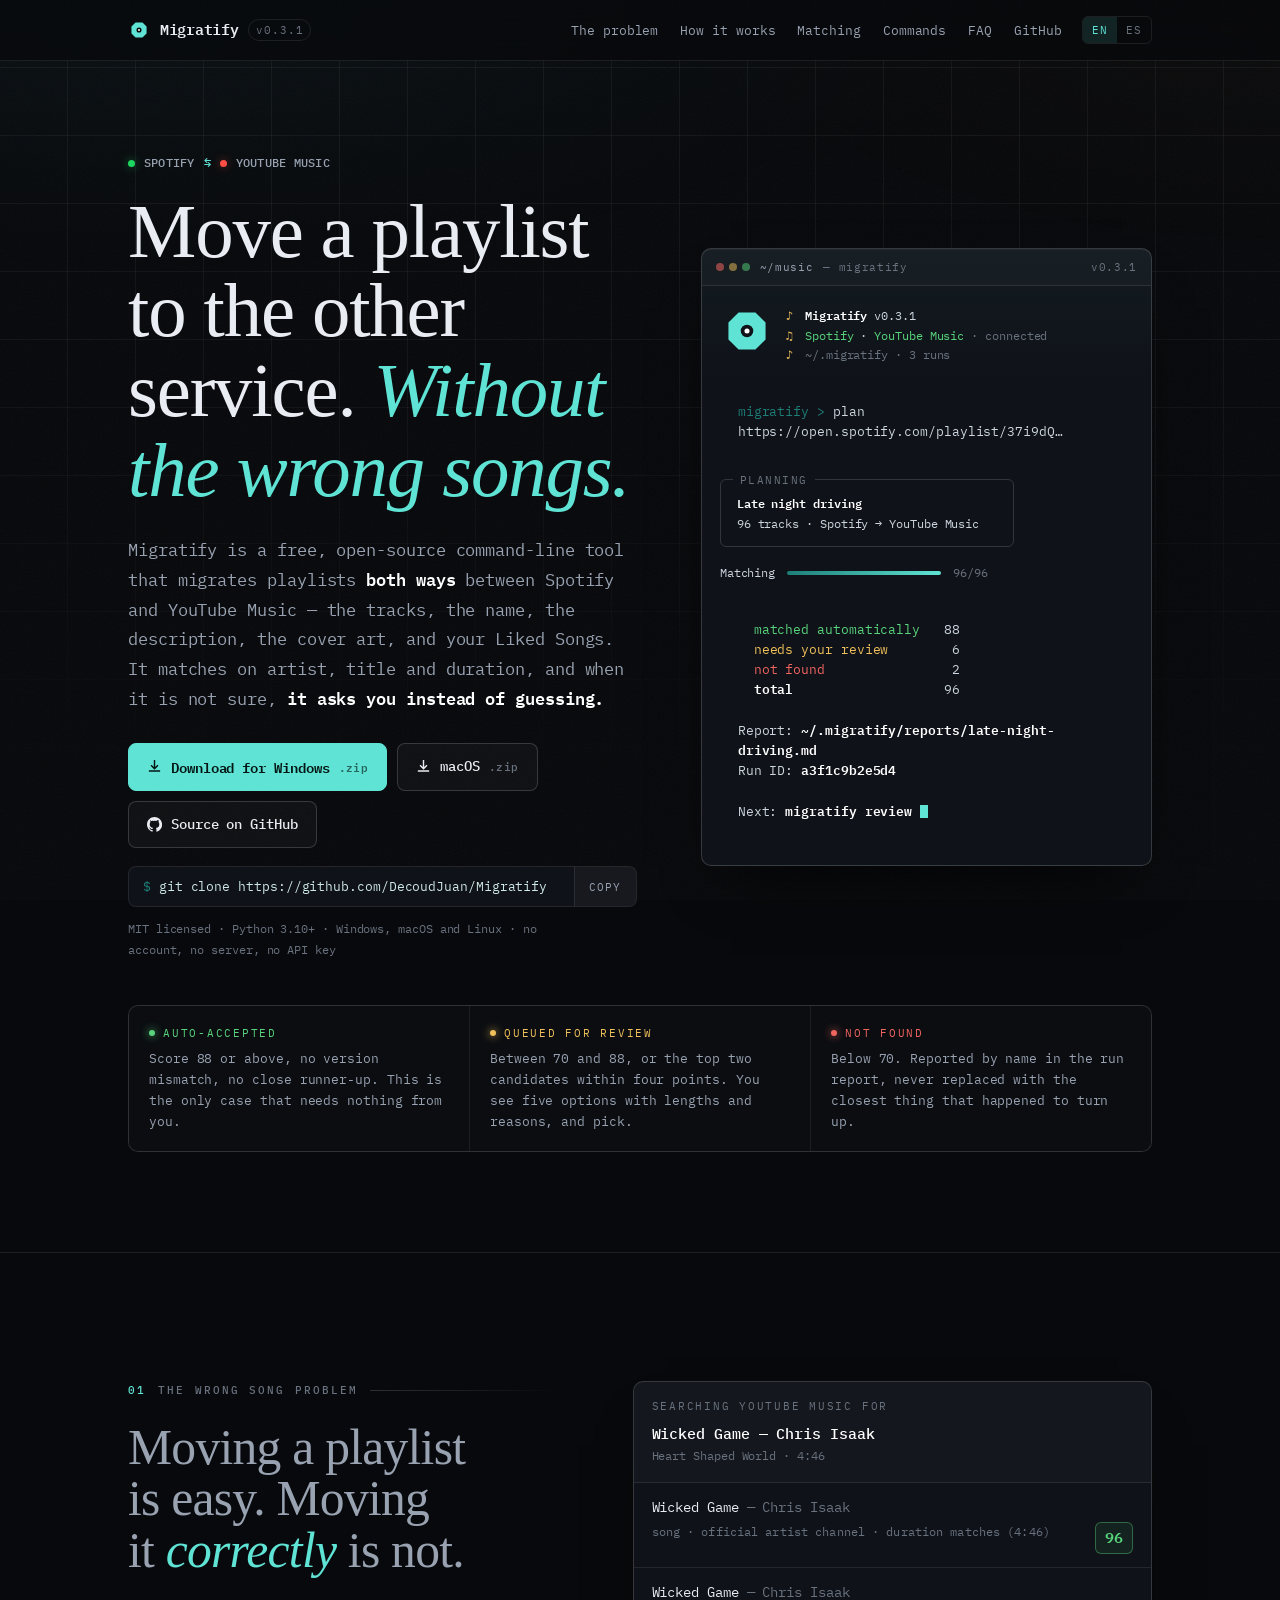
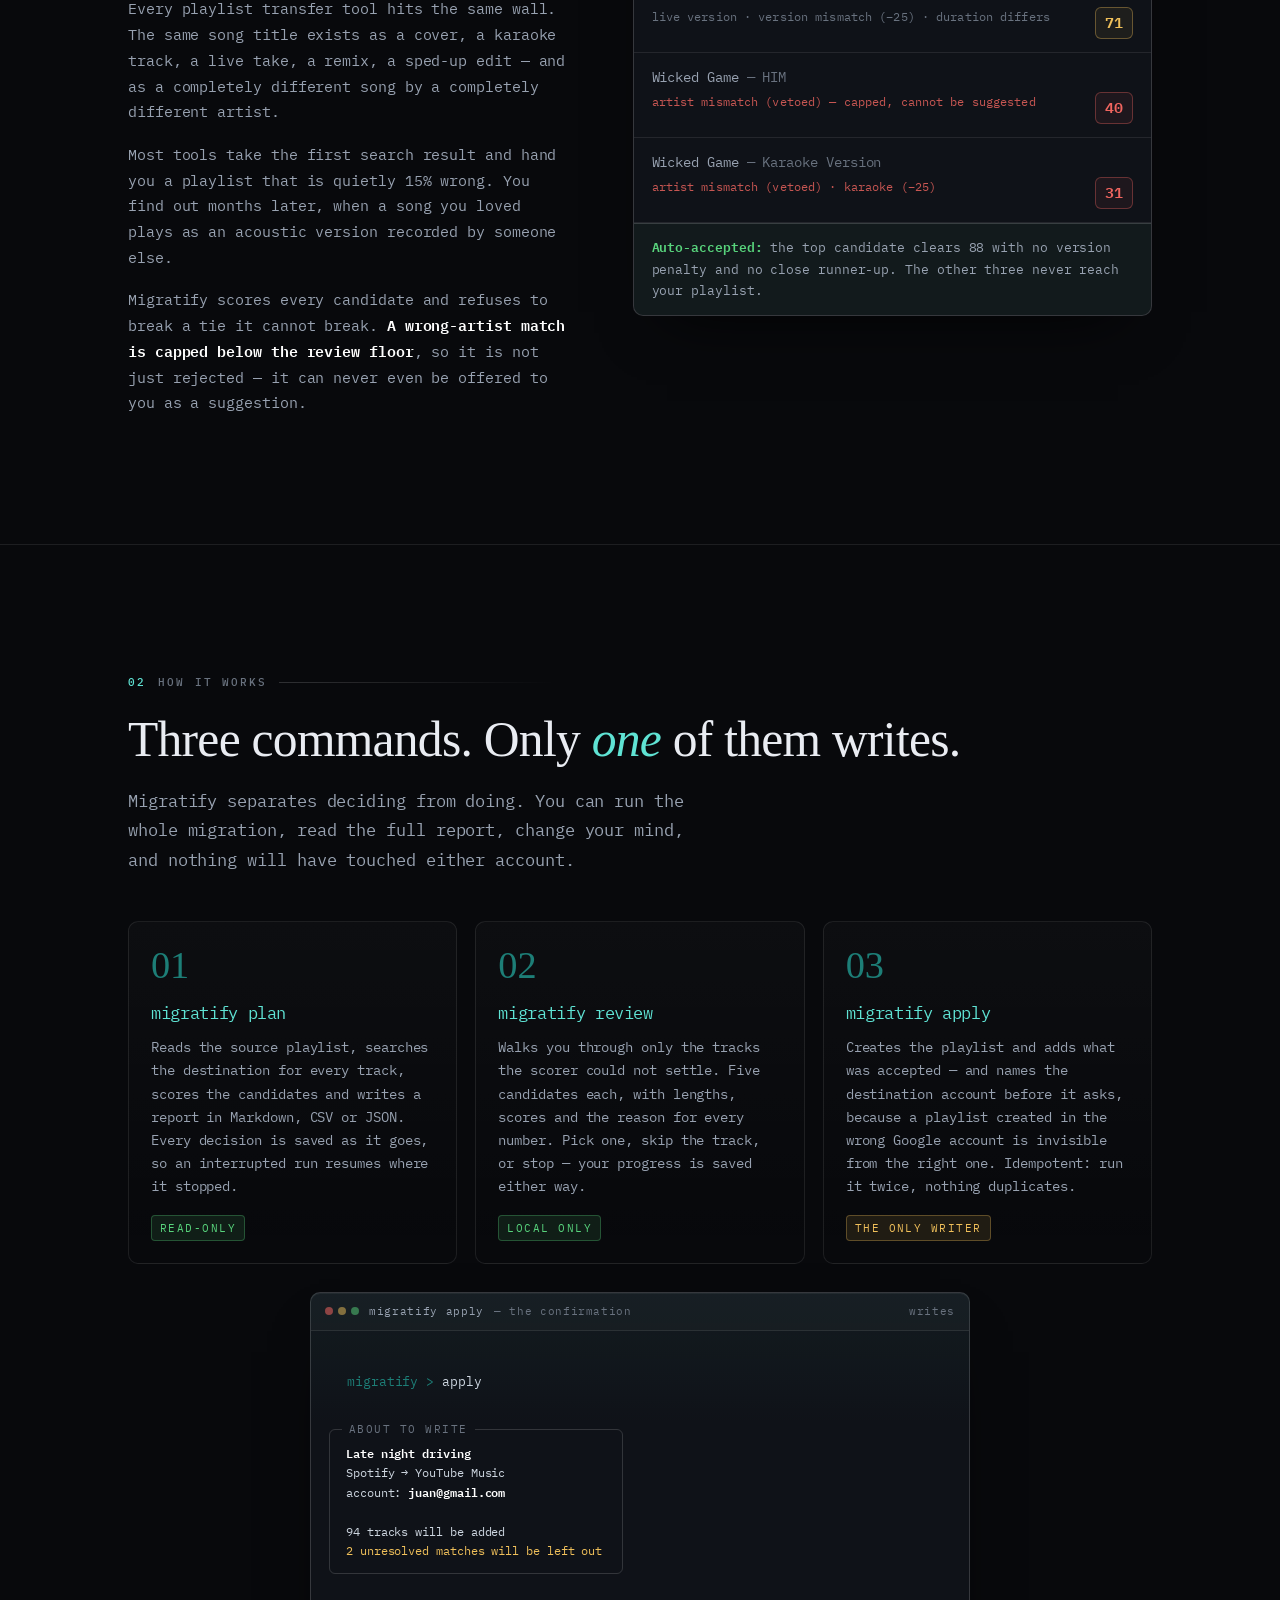
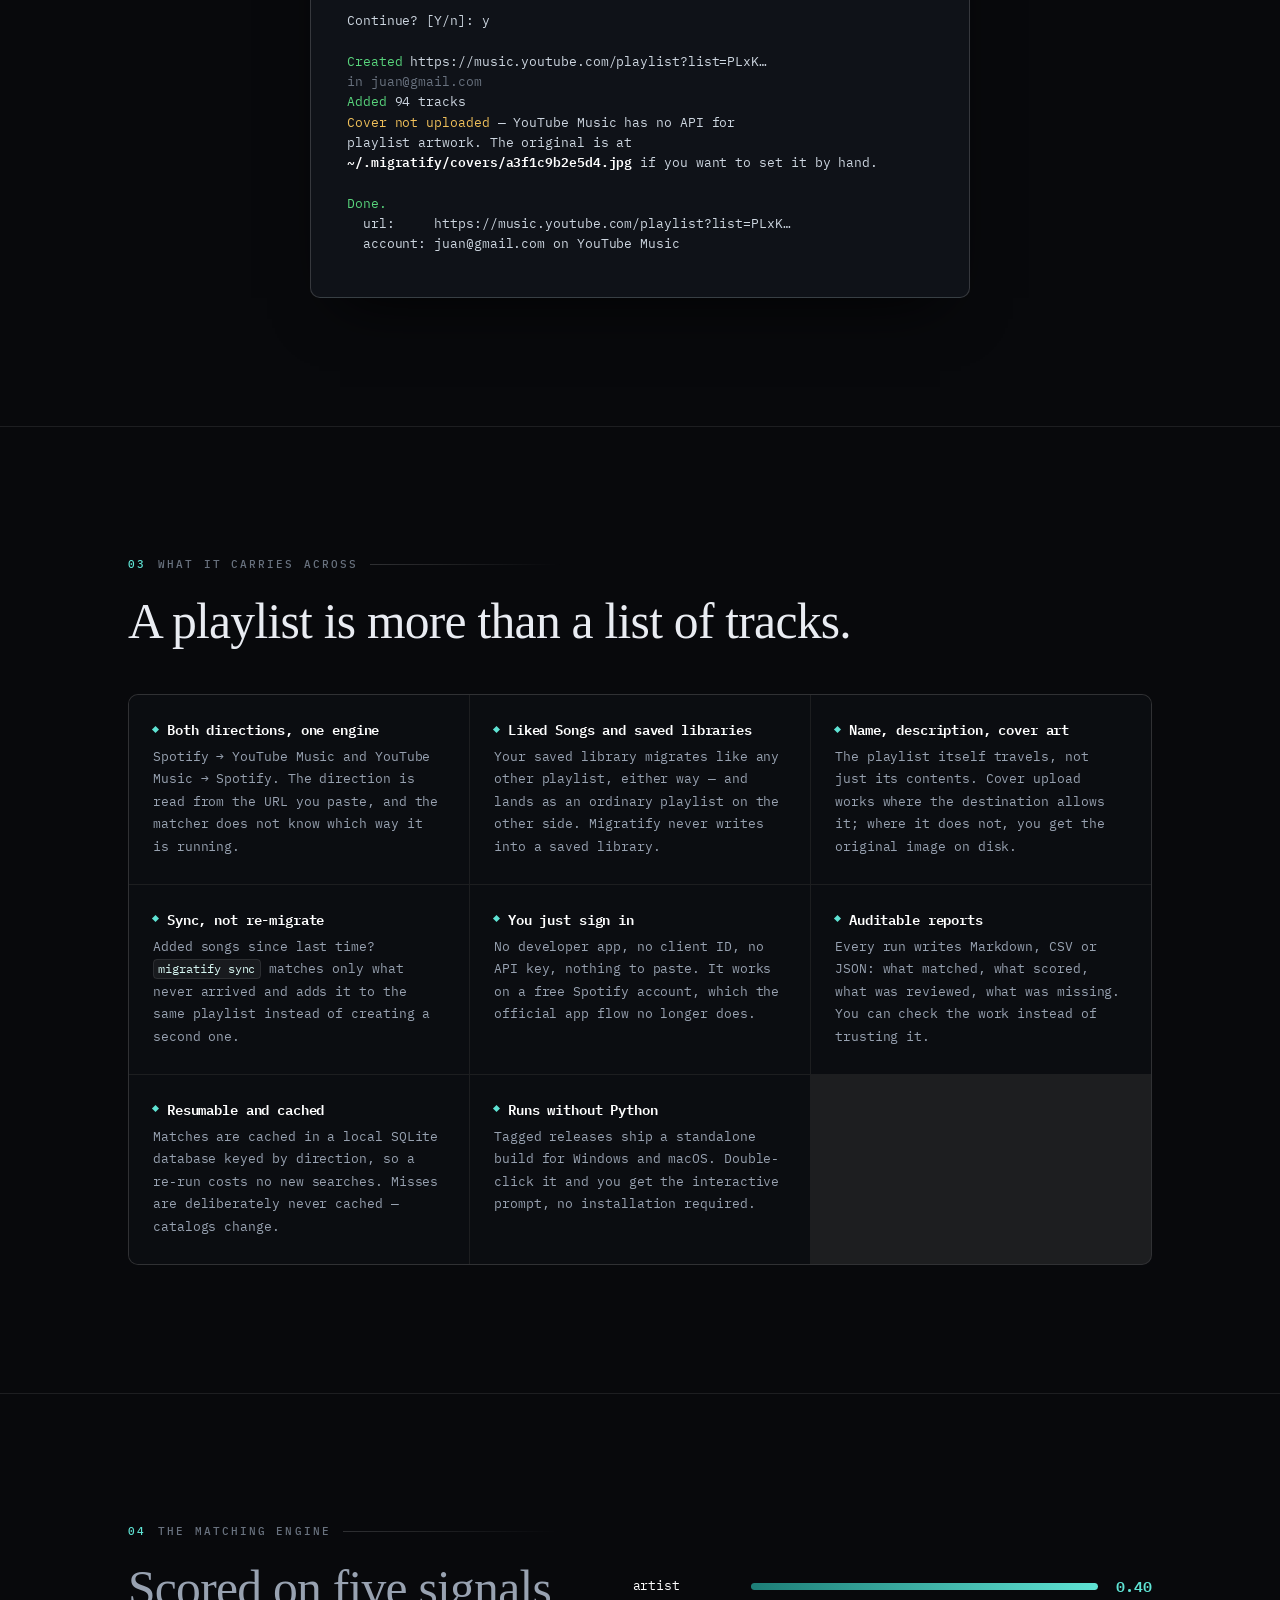
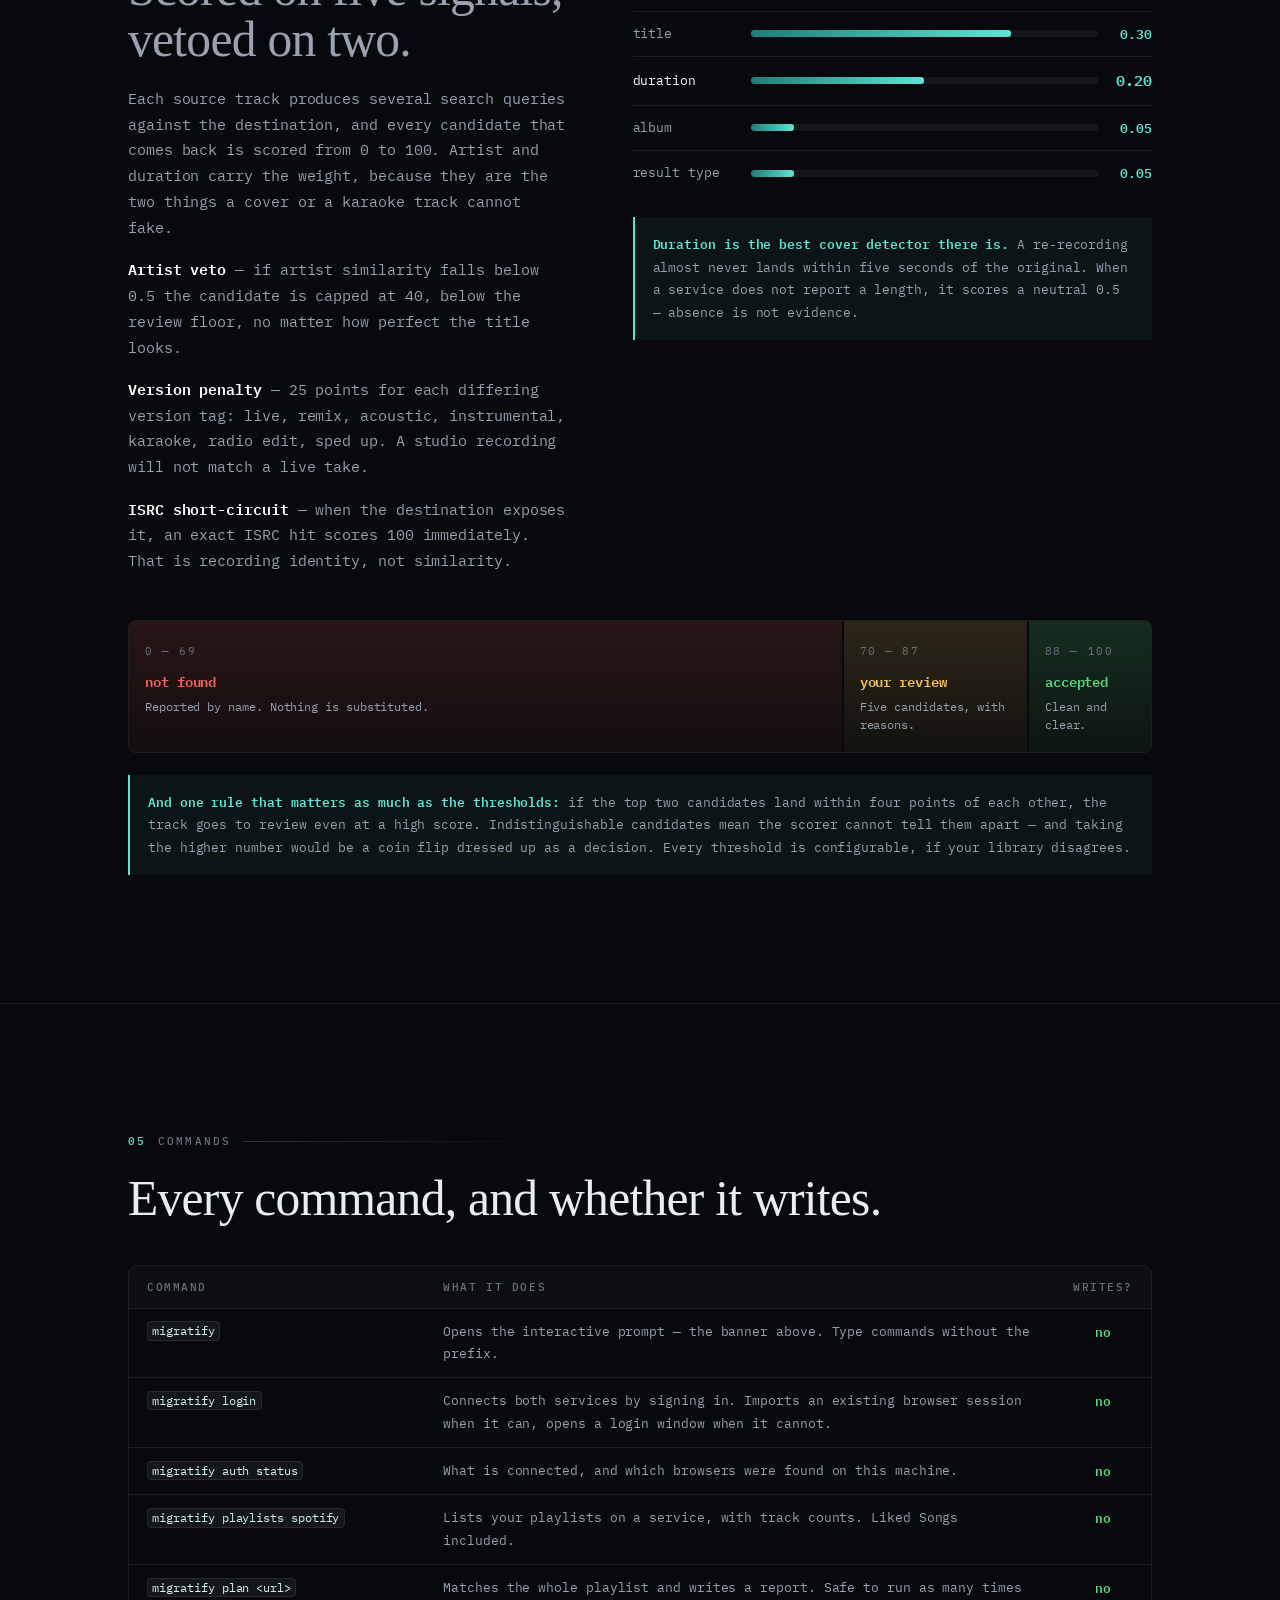
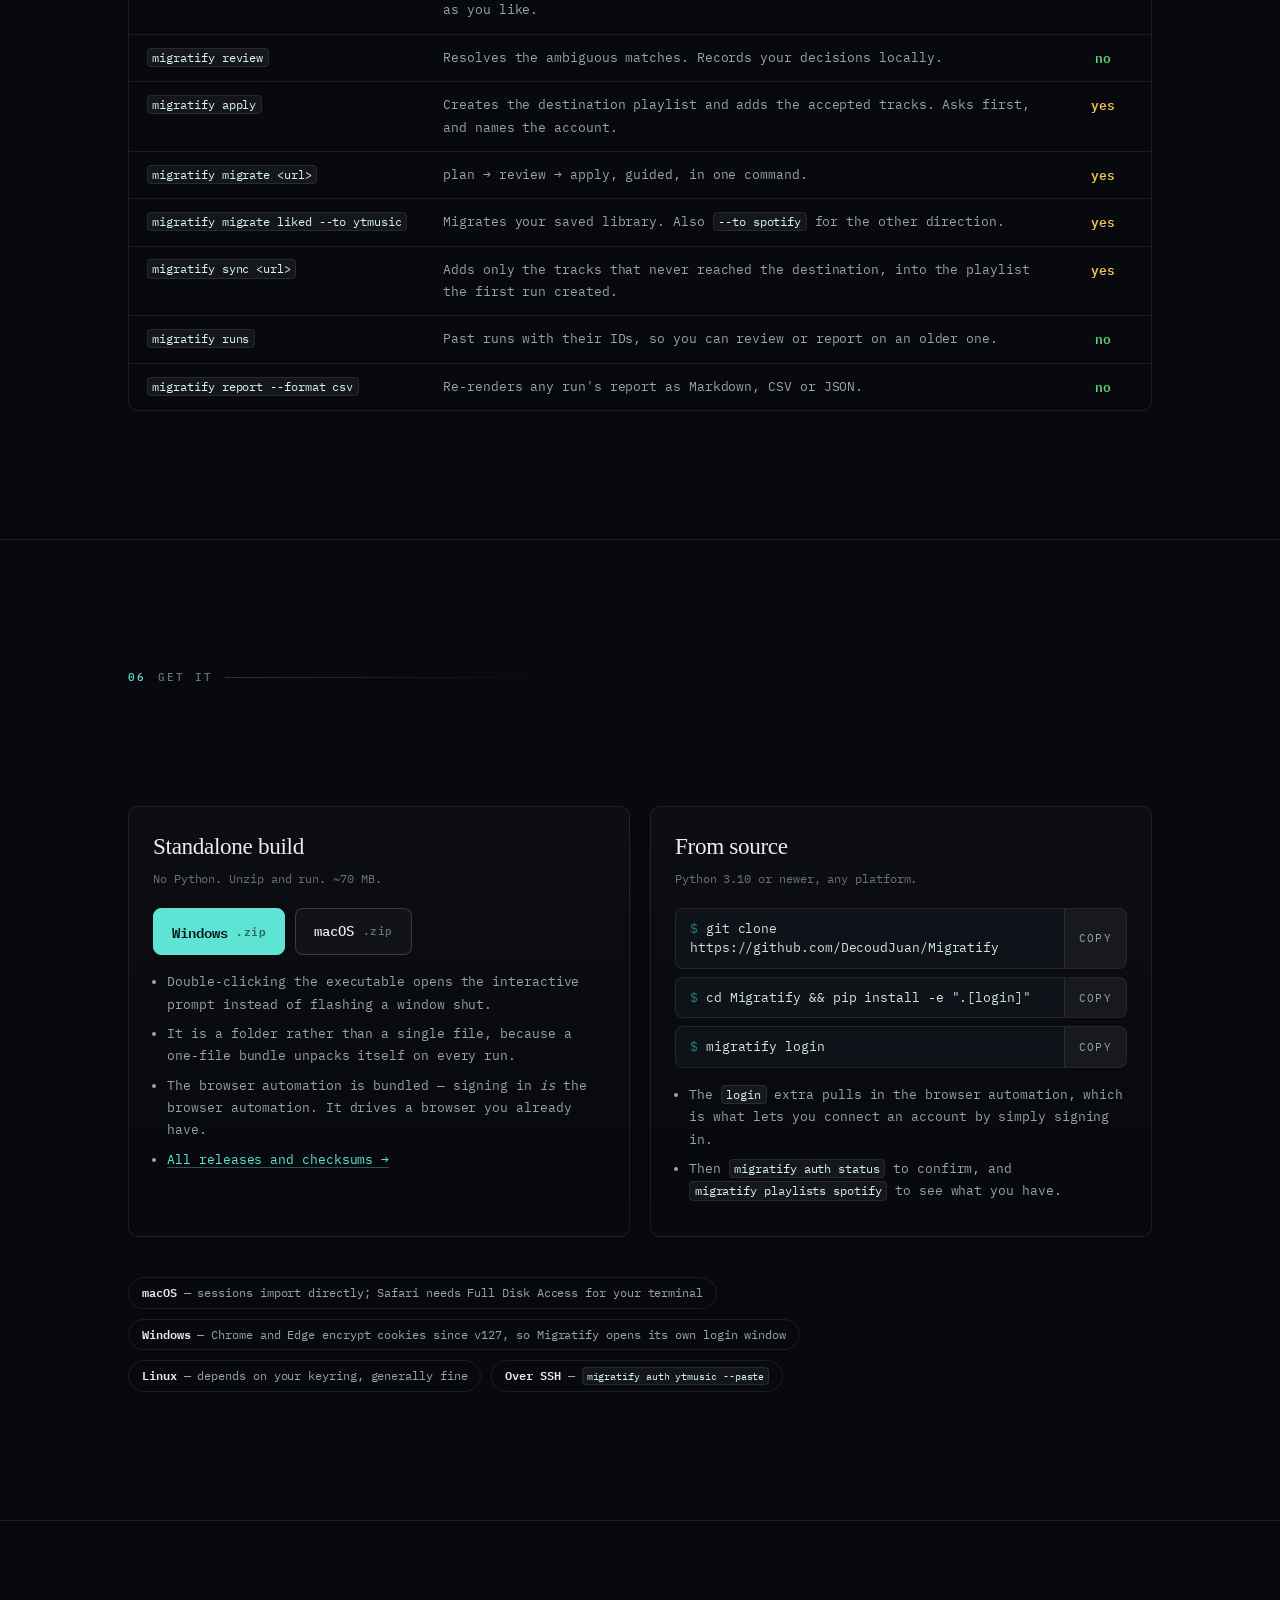
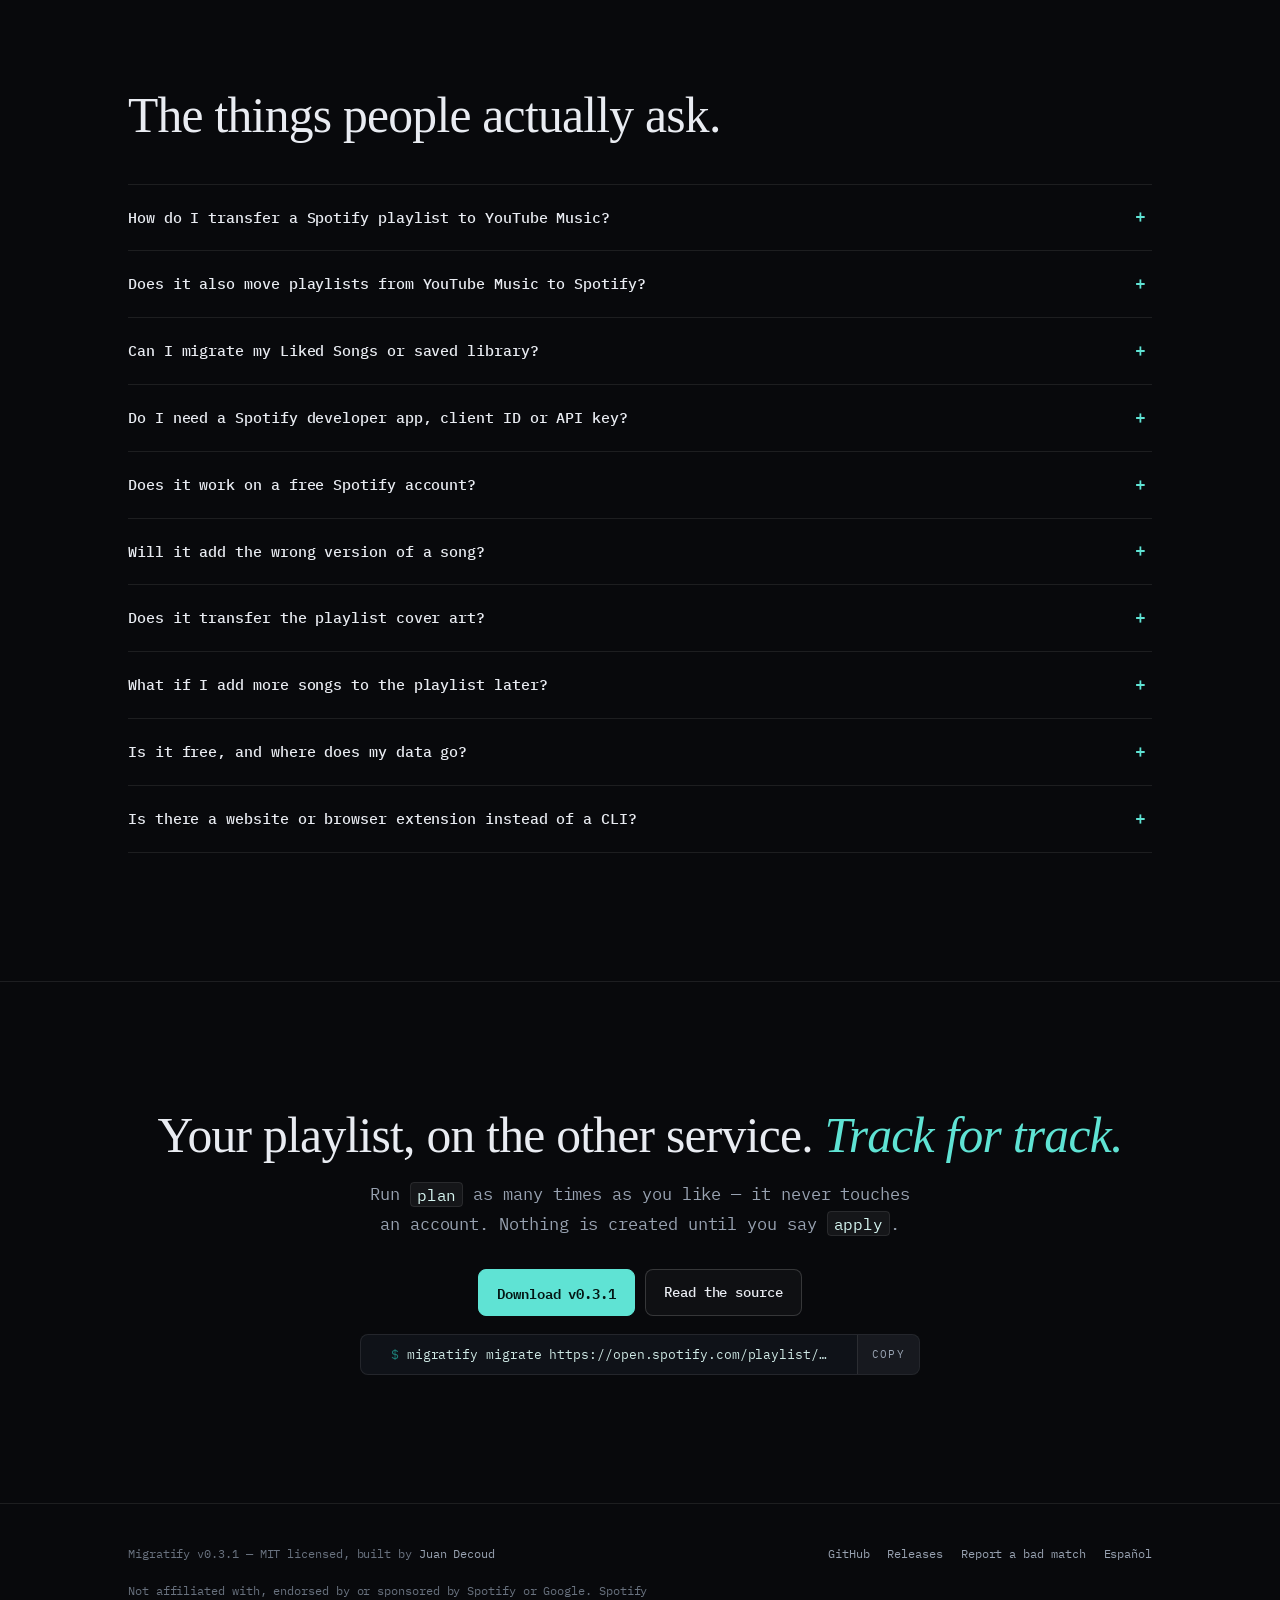
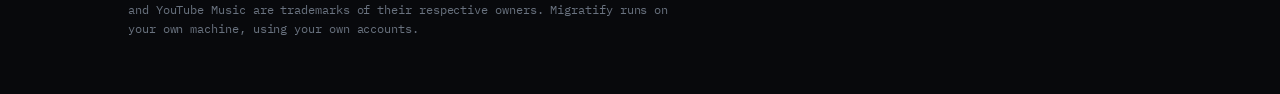
==== commit 0e7934eb: "feat(web): publish the landing page on GitHub Pages Same host as the other project sites, one less s" ====
--- a/web/index.html
+++ b/web/index.html
@@ -11,17 +11,17 @@
 <meta name="theme-color" content="#08090c">
 <meta name="robots" content="index, follow, max-image-preview:large">
 
-<link rel="canonical" href="https://migratify.vercel.app/">
-<link rel="alternate" hreflang="en" href="https://migratify.vercel.app/">
-<link rel="alternate" hreflang="es" href="https://migratify.vercel.app/es">
-<link rel="alternate" hreflang="x-default" href="https://migratify.vercel.app/">
+<link rel="canonical" href="https://decoudjuan.github.io/Migratify/">
+<link rel="alternate" hreflang="en" href="https://decoudjuan.github.io/Migratify/">
+<link rel="alternate" hreflang="es" href="https://decoudjuan.github.io/Migratify/es/">
+<link rel="alternate" hreflang="x-default" href="https://decoudjuan.github.io/Migratify/">
 
 <meta property="og:type" content="website">
 <meta property="og:site_name" content="Migratify">
 <meta property="og:title" content="Transfer Spotify playlists to YouTube Music (and back)">
 <meta property="og:description" content="A precision-first CLI that migrates playlists in both directions — tracks, cover art and Liked Songs. When it is not sure, it asks instead of guessing.">
-<meta property="og:url" content="https://migratify.vercel.app/">
-<meta property="og:image" content="https://migratify.vercel.app/og.png">
+<meta property="og:url" content="https://decoudjuan.github.io/Migratify/">
+<meta property="og:image" content="https://decoudjuan.github.io/Migratify/og.png">
 <meta property="og:image:width" content="1200">
 <meta property="og:image:height" content="630">
 <meta property="og:image:alt" content="Migratify — Spotify and YouTube Music playlist migration in a terminal">
@@ -31,15 +31,15 @@
 <meta name="twitter:card" content="summary_large_image">
 <meta name="twitter:title" content="Transfer Spotify playlists to YouTube Music (and back)">
 <meta name="twitter:description" content="A precision-first CLI that migrates playlists in both directions. When it is not sure, it asks instead of guessing.">
-<meta name="twitter:image" content="https://migratify.vercel.app/og.png">
-
-<link rel="icon" href="/favicon.svg" type="image/svg+xml">
-<link rel="apple-touch-icon" href="/favicon.svg">
+<meta name="twitter:image" content="https://decoudjuan.github.io/Migratify/og.png">
+
+<link rel="icon" href="favicon.svg" type="image/svg+xml">
+<link rel="apple-touch-icon" href="favicon.svg">
 
 <link rel="preconnect" href="https://fonts.googleapis.com">
 <link rel="preconnect" href="https://fonts.gstatic.com" crossorigin>
 <link rel="stylesheet" href="https://fonts.googleapis.com/css2?family=IBM+Plex+Mono:ital,wght@0,300;0,400;0,500;0,600;1,400&family=Instrument+Serif:ital@0;1&display=swap">
-<link rel="stylesheet" href="/assets/style.css">
+<link rel="stylesheet" href="assets/style.css">
 
 <script type="application/ld+json">
 {
@@ -48,7 +48,7 @@
     {
       "@type": "SoftwareApplication",
       "name": "Migratify",
-      "url": "https://migratify.vercel.app/",
+      "url": "https://decoudjuan.github.io/Migratify/",
       "applicationCategory": "UtilitiesApplication",
       "applicationSubCategory": "Playlist migration",
       "operatingSystem": "Windows, macOS, Linux",
@@ -171,7 +171,7 @@
 
 <header class="nav">
   <div class="wrap">
-    <a class="brand" href="/">
+    <a class="brand" href="./">
       <svg viewBox="0 0 32 32" aria-hidden="true" focusable="false">
         <path d="M11 5h10l6 6v10l-6 6H11l-6-6V11z" fill="#5fe3d4"/>
         <circle cx="16" cy="16" r="3.7" fill="#08090c"/>
@@ -190,7 +190,7 @@
     </ul>
     <div class="lang" role="group" aria-label="Language">
       <span aria-current="page">EN</span>
-      <a href="/es" lang="es" hreflang="es">ES</a>
+      <a href="es/" lang="es" hreflang="es">ES</a>
     </div>
   </div>
 </header>
@@ -769,7 +769,7 @@
       <a href="https://github.com/DecoudJuan/Migratify">GitHub</a>
       <a href="https://github.com/DecoudJuan/Migratify/releases/latest">Releases</a>
       <a href="https://github.com/DecoudJuan/Migratify/issues">Report a bad match</a>
-      <a href="/es" lang="es" hreflang="es">Español</a>
+      <a href="es/" lang="es" hreflang="es">Español</a>
     </nav>
     <p class="disclaimer">
       Not affiliated with, endorsed by or sponsored by Spotify or Google. Spotify and
@@ -779,6 +779,6 @@
   </div>
 </footer>
 
-<script src="/assets/site.js" defer></script>
+<script src="assets/site.js" defer></script>
 </body>
 </html>
--- a/web/assets/style.css
+++ b/web/assets/style.css
@@ -0,0 +1,958 @@
+/* ==========================================================================
+   Migratify - landing page
+   Aesthetic: phosphor terminal meets field manual. Editorial serif headlines
+   over a monospaced body, on near-black. The three match outcomes
+   (accepted / review / not found) are the whole colour system, because they
+   are the whole product.
+   ========================================================================== */
+
+:root {
+  color-scheme: dark;
+
+  --bg:        #08090c;
+  --bg-2:      #0b0d11;
+  --panel:     #0f1218;
+  --panel-2:   #12161d;
+  --line:      rgba(255, 255, 255, 0.085);
+  --line-2:    rgba(255, 255, 255, 0.16);
+
+  --ink:       #e9ecf2;
+  --dim:       #98a2b1;
+  --faint:     #69727f;
+
+  /* phosphor teal: the block art in the CLI banner */
+  --cyan:      #5fe3d4;
+  --cyan-deep: #1d7e77;
+
+  /* the three outcomes */
+  --green:     #58d47c;
+  --amber:     #f0c05a;
+  --red:       #f0655f;
+
+  --radius:    10px;
+  --measure:   62ch;
+
+  --mono: "IBM Plex Mono", ui-monospace, "Cascadia Mono", Consolas,
+          "DejaVu Sans Mono", monospace;
+  --serif: "Instrument Serif", "Iowan Old Style", Georgia, "Times New Roman", serif;
+}
+
+*, *::before, *::after { box-sizing: border-box; }
+
+html { -webkit-text-size-adjust: 100%; scroll-behavior: smooth; }
+@media (prefers-reduced-motion: reduce) { html { scroll-behavior: auto; } }
+
+body {
+  margin: 0;
+  background: var(--bg);
+  color: var(--ink);
+  font-family: var(--mono);
+  font-size: 15px;
+  font-weight: 400;
+  line-height: 1.72;
+  letter-spacing: -0.005em;
+  -webkit-font-smoothing: antialiased;
+  overflow-x: hidden;
+}
+
+/* --- atmosphere ---------------------------------------------------------- */
+
+/* 1px grid + a single teal glow behind the hero. Fixed, so the page reads as
+   a surface rather than a stack of boxes. */
+body::before {
+  content: "";
+  position: fixed;
+  inset: 0;
+  z-index: 0;
+  pointer-events: none;
+  background:
+    radial-gradient(120% 70% at 12% -10%, rgba(95, 227, 212, 0.10), transparent 60%),
+    radial-gradient(80% 50% at 100% 0%, rgba(240, 192, 90, 0.05), transparent 60%),
+    linear-gradient(transparent 0 calc(100% - 1px), var(--line) calc(100% - 1px)) 0 0 / 100% 68px,
+    linear-gradient(90deg, transparent 0 calc(100% - 1px), var(--line) calc(100% - 1px)) 0 0 / 68px 100%;
+  opacity: 0.55;
+  -webkit-mask-image: linear-gradient(180deg, #000 0%, #000 42%, transparent 92%);
+  mask-image: linear-gradient(180deg, #000 0%, #000 42%, transparent 92%);
+}
+
+/* fine grain, so large flat areas are never plastic */
+body::after {
+  content: "";
+  position: fixed;
+  inset: 0;
+  z-index: 0;
+  pointer-events: none;
+  opacity: 0.035;
+  background-image: url("data:image/svg+xml,%3Csvg xmlns='http://www.w3.org/2000/svg' width='140' height='140'%3E%3Cfilter id='n'%3E%3CfeTurbulence type='fractalNoise' baseFrequency='0.85' numOctaves='3'/%3E%3C/filter%3E%3Crect width='140' height='140' filter='url(%23n)'/%3E%3C/svg%3E");
+}
+
+/* --- shell --------------------------------------------------------------- */
+
+.wrap {
+  position: relative;
+  z-index: 1;
+  width: 100%;
+  max-width: 1120px;
+  margin: 0 auto;
+  padding: 0 clamp(20px, 5vw, 48px);
+}
+
+a { color: var(--cyan); text-decoration-color: rgba(95, 227, 212, 0.35); text-underline-offset: 3px; }
+a:hover { color: #8df3e7; }
+
+:focus-visible {
+  outline: 2px solid var(--cyan);
+  outline-offset: 3px;
+  border-radius: 3px;
+}
+
+::selection { background: rgba(95, 227, 212, 0.25); color: #fff; }
+
+.skip {
+  position: absolute; left: -9999px;
+  padding: 10px 16px; background: var(--cyan); color: #04120f;
+  font-weight: 600; z-index: 99;
+}
+.skip:focus { left: 12px; top: 12px; }
+
+/* --- type ---------------------------------------------------------------- */
+
+h1, h2, h3 {
+  font-family: var(--serif);
+  font-weight: 400;
+  letter-spacing: -0.015em;
+  line-height: 1.04;
+  margin: 0;
+  text-wrap: balance;
+}
+
+h1 { font-size: clamp(2.5rem, 6.2vw, 4.8rem); }
+h2 { font-size: clamp(2rem, 4.4vw, 3.1rem); }
+h3 { font-size: clamp(1.2rem, 2vw, 1.45rem); line-height: 1.2; }
+
+h1 em, h2 em {
+  font-style: italic;
+  color: var(--cyan);
+}
+
+p { margin: 0 0 1.1em; max-width: var(--measure); }
+p:last-child { margin-bottom: 0; }
+
+.lede {
+  font-size: clamp(0.98rem, 1.5vw, 1.08rem);
+  color: var(--dim);
+  max-width: 56ch;
+}
+
+strong { font-weight: 600; color: #fff; }
+
+.eyebrow, .label {
+  font-size: 11px;
+  letter-spacing: 0.19em;
+  text-transform: uppercase;
+  color: var(--faint);
+  font-weight: 500;
+}
+
+.label {
+  display: flex;
+  align-items: center;
+  gap: 12px;
+  margin-bottom: 22px;
+}
+.label::after {
+  content: "";
+  height: 1px;
+  flex: 1;
+  background: linear-gradient(90deg, var(--line-2), transparent);
+}
+.label b { color: var(--cyan); font-weight: 500; }
+
+code, kbd, pre { font-family: var(--mono); }
+
+code:not(pre code) {
+  background: rgba(255, 255, 255, 0.055);
+  border: 1px solid var(--line);
+  border-radius: 4px;
+  padding: 0.1em 0.38em;
+  font-size: 0.9em;
+  color: #d7f7f2;
+  white-space: nowrap;
+}
+
+/* --- nav ----------------------------------------------------------------- */
+
+.nav {
+  position: sticky;
+  top: 0;
+  z-index: 20;
+  -webkit-backdrop-filter: blur(14px);
+  backdrop-filter: blur(14px);
+  background: rgba(8, 9, 12, 0.72);
+  border-bottom: 1px solid var(--line);
+}
+.nav .wrap {
+  display: flex;
+  align-items: center;
+  gap: 20px;
+  height: 60px;
+}
+
+.brand {
+  display: inline-flex;
+  align-items: center;
+  gap: 10px;
+  font-weight: 600;
+  letter-spacing: -0.02em;
+  color: var(--ink);
+  text-decoration: none;
+  font-size: 15px;
+}
+.brand svg { display: block; width: 22px; height: 22px; }
+.brand .ver {
+  font-size: 10.5px;
+  letter-spacing: 0.08em;
+  color: var(--faint);
+  border: 1px solid var(--line);
+  border-radius: 999px;
+  padding: 1px 7px;
+  font-weight: 400;
+}
+
+.nav-links {
+  display: flex;
+  gap: 22px;
+  margin-left: auto;
+  list-style: none;
+  padding: 0;
+}
+.nav-links a {
+  color: var(--dim);
+  text-decoration: none;
+  font-size: 13px;
+}
+.nav-links a:hover { color: var(--cyan); }
+
+.lang {
+  display: inline-flex;
+  border: 1px solid var(--line);
+  border-radius: 6px;
+  overflow: hidden;
+  font-size: 11px;
+  letter-spacing: 0.1em;
+}
+.lang a, .lang span {
+  padding: 4px 9px;
+  text-decoration: none;
+  color: var(--faint);
+}
+.lang [aria-current] { background: rgba(95, 227, 212, 0.12); color: var(--cyan); }
+.lang a:hover { color: var(--ink); background: rgba(255, 255, 255, 0.04); }
+
+@media (max-width: 900px) {
+  .nav-links { display: none; }
+  .lang { margin-left: auto; }
+}
+
+/* --- sections ------------------------------------------------------------ */
+
+section { padding: clamp(70px, 10vw, 128px) 0; }
+section + section { border-top: 1px solid var(--line); }
+
+.hero { padding-top: clamp(52px, 8vw, 92px); padding-bottom: clamp(56px, 8vw, 100px); }
+
+.hero-grid {
+  display: grid;
+  grid-template-columns: minmax(0, 1.06fr) minmax(0, 0.94fr);
+  gap: clamp(36px, 5vw, 64px);
+  align-items: center;
+}
+@media (max-width: 940px) {
+  .hero-grid { grid-template-columns: minmax(0, 1fr); }
+}
+
+.hero h1 { margin: 18px 0 24px; }
+
+.services {
+  display: inline-flex;
+  align-items: center;
+  gap: 9px;
+  color: var(--dim);
+  font-size: 12px;
+  letter-spacing: 0.02em;
+}
+.dot { width: 7px; height: 7px; border-radius: 50%; display: inline-block; }
+.dot.sp { background: #1ed760; box-shadow: 0 0 10px rgba(30, 215, 96, 0.5); }
+.dot.yt { background: #ff4e45; box-shadow: 0 0 10px rgba(255, 78, 69, 0.45); }
+.arrows { color: var(--cyan); letter-spacing: 0; }
+
+/* --- buttons ------------------------------------------------------------- */
+
+.cta {
+  display: flex;
+  flex-wrap: wrap;
+  gap: 10px;
+  margin: 30px 0 18px;
+}
+
+.btn {
+  display: inline-flex;
+  align-items: center;
+  gap: 9px;
+  padding: 11px 18px;
+  border-radius: 8px;
+  border: 1px solid var(--line-2);
+  background: rgba(255, 255, 255, 0.03);
+  color: var(--ink);
+  font-size: 13.5px;
+  font-weight: 500;
+  text-decoration: none;
+  transition: border-color 0.18s, background 0.18s, transform 0.18s, color 0.18s;
+}
+.btn:hover {
+  border-color: rgba(95, 227, 212, 0.5);
+  background: rgba(95, 227, 212, 0.07);
+  color: var(--ink);
+  transform: translateY(-1px);
+}
+.btn svg { width: 15px; height: 15px; flex: none; }
+.btn small { color: var(--faint); font-size: 11px; letter-spacing: 0.04em; }
+
+.btn.primary {
+  background: var(--cyan);
+  border-color: var(--cyan);
+  color: #041614;
+  font-weight: 600;
+}
+.btn.primary small { color: rgba(4, 22, 20, 0.62); }
+.btn.primary:hover {
+  background: #7defdd;
+  border-color: #7defdd;
+  color: #041614;
+}
+
+/* --- copyable command --------------------------------------------------- */
+
+.copy-row {
+  display: flex;
+  align-items: stretch;
+  max-width: 560px;
+  border: 1px solid var(--line);
+  border-radius: 8px;
+  background: var(--panel);
+  overflow: hidden;
+}
+.copy-row code {
+  flex: 1;
+  min-width: 0;
+  padding: 10px 14px;
+  font-size: 13px;
+  line-height: 1.5;
+  color: #cfe9e5;
+  background: none;
+  border: 0;
+  /* wrap rather than clip: a command the reader cannot see in full is worse
+     than one on two lines, and the copy button always takes the whole thing */
+  white-space: pre-wrap;
+  overflow-wrap: anywhere;
+}
+.copy-row code .p { color: var(--cyan-deep); -webkit-user-select: none; user-select: none; }
+.copy-btn {
+  flex: none;
+  border: 0;
+  border-left: 1px solid var(--line);
+  background: rgba(255, 255, 255, 0.03);
+  color: var(--dim);
+  font-family: var(--mono);
+  font-size: 11px;
+  letter-spacing: 0.12em;
+  text-transform: uppercase;
+  padding: 0 14px;
+  cursor: pointer;
+  transition: color 0.15s, background 0.15s;
+}
+.copy-btn:hover { color: var(--cyan); background: rgba(95, 227, 212, 0.08); }
+.copy-btn[data-done="1"] { color: var(--green); }
+
+.fineprint { color: var(--faint); font-size: 12px; margin-top: 12px; }
+
+/* --- terminal ------------------------------------------------------------ */
+
+.term {
+  position: relative;
+  min-width: 0;
+  border: 1px solid var(--line-2);
+  border-radius: var(--radius);
+  background:
+    linear-gradient(180deg, rgba(95, 227, 212, 0.045), transparent 22%),
+    var(--panel);
+  box-shadow:
+    0 1px 0 rgba(255, 255, 255, 0.05) inset,
+    0 30px 60px -30px rgba(0, 0, 0, 0.9);
+  overflow: hidden;
+}
+.term-bar {
+  display: flex;
+  align-items: center;
+  gap: 10px;
+  padding: 9px 14px;
+  border-bottom: 1px solid var(--line);
+  background: rgba(255, 255, 255, 0.02);
+  font-size: 11px;
+  color: var(--faint);
+  letter-spacing: 0.06em;
+}
+.term-bar .lamps { display: inline-flex; gap: 5px; }
+.term-bar .lamps i {
+  width: 8px; height: 8px; border-radius: 50%;
+  background: var(--line-2);
+  display: block;
+}
+.term-bar .lamps i:first-child { background: rgba(240, 101, 95, 0.55); }
+.term-bar .lamps i:nth-child(2) { background: rgba(240, 192, 90, 0.5); }
+.term-bar .lamps i:last-child  { background: rgba(88, 212, 124, 0.5); }
+.term-bar b { color: var(--dim); font-weight: 400; }
+.term-bar .right { margin-left: auto; }
+
+/* The terminal body is one monospaced block, but the parts of the real output
+   that are *drawn* by Rich -- the banner mark, the panels, the progress bar --
+   are drawn here too, in SVG and CSS. Reproducing them with box-drawing
+   characters looked right in a terminal and fell apart in a browser: whichever
+   font supplies the glyphs a webfont is missing has its own advance width, so
+   a border made of them never lines up with the ASCII beside it. */
+.term-body {
+  padding: 20px 18px 22px;
+  font-size: 12px;
+  line-height: 1.62;
+  color: #cdd6e0;
+  overflow-x: auto;
+  font-variant-ligatures: none;
+}
+.term-body pre,
+.term pre {
+  margin: 0;
+  padding: 0;
+  font-size: inherit;
+  line-height: inherit;
+  tab-size: 2;
+  color: inherit;
+  /* a real terminal wraps a long line rather than hiding it, and so does
+     this one -- a clipped URL in a screenshot reads as a broken layout */
+  white-space: pre-wrap;
+  overflow-wrap: break-word;
+}
+.term pre { padding: 20px 18px 22px; font-size: 12.5px; line-height: 1.62; overflow-x: auto; }
+@media (max-width: 520px) {
+  .term-body { font-size: 10.5px; padding: 16px 14px 18px; }
+  .term pre { font-size: 10.5px; }
+}
+
+/* the CLI banner: block-art mark, note column, three live facts */
+.banner {
+  display: flex;
+  align-items: flex-start;
+  gap: 12px;
+  margin-bottom: 16px;
+}
+.bmark { width: 54px; height: 54px; flex: none; margin-top: -2px; }
+.bnotes {
+  flex: none;
+  color: var(--amber);
+  text-align: center;
+  line-height: inherit;
+}
+.binfo { min-width: 0; }
+.binfo b { color: #fff; font-weight: 600; }
+
+/* a terminal shown on its own, rather than beside prose */
+.term-narrow { max-width: 660px; margin-left: auto; margin-right: auto; }
+
+/* a Rich panel */
+.tpanel {
+  position: relative;
+  border: 1px solid rgba(255, 255, 255, 0.15);
+  border-radius: 6px;
+  padding: 14px 16px 13px;
+  margin: 16px 0;
+  max-width: 42ch;
+}
+.tpanel-title {
+  position: absolute;
+  top: -0.8em;
+  left: 12px;
+  padding: 0 7px;
+  background: var(--panel);
+  font-size: 10.5px;
+  letter-spacing: 0.14em;
+  text-transform: uppercase;
+  color: var(--faint);
+}
+.tpanel .pad { margin-top: 1.62em; }
+
+/* a Rich progress bar, finished */
+.tprog {
+  display: flex;
+  align-items: center;
+  gap: 12px;
+  margin: 0 0 16px;
+}
+.tprog .tbar {
+  flex: 1;
+  max-width: 22ch;
+  height: 4px;
+  border-radius: 2px;
+  background: rgba(255, 255, 255, 0.08);
+  overflow: hidden;
+}
+.tprog .tbar i {
+  display: block;
+  height: 100%;
+  width: 100%;
+  background: linear-gradient(90deg, var(--cyan-deep), var(--cyan));
+}
+
+.c-dim   { color: var(--faint); }
+.c-cyan  { color: var(--cyan); }
+.c-green { color: var(--green); }
+.c-amber { color: var(--amber); }
+.c-red   { color: var(--red); }
+.c-white { color: #fff; font-weight: 600; }
+.c-prompt { color: var(--cyan-deep); }
+
+.caret {
+  display: inline-block;
+  width: 8px;
+  height: 1.05em;
+  vertical-align: -0.18em;
+  background: var(--cyan);
+  animation: blink 1.15s steps(1, end) infinite;
+}
+@keyframes blink { 0%, 49% { opacity: 1; } 50%, 100% { opacity: 0; } }
+@media (prefers-reduced-motion: reduce) { .caret { animation: none; } }
+
+/* --- outcome legend ------------------------------------------------------ */
+
+.outcomes {
+  display: grid;
+  grid-template-columns: repeat(3, minmax(0, 1fr));
+  gap: 1px;
+  margin: 44px 0 0;
+  padding: 0;
+  border: 1px solid var(--line);
+  border-radius: var(--radius);
+  background: var(--line);
+  overflow: hidden;
+}
+.outcomes li {
+  list-style: none;
+  padding: 18px 20px;
+  background: var(--bg-2);
+}
+.outcomes .k {
+  display: flex; align-items: center; gap: 8px;
+  font-size: 11px; letter-spacing: 0.16em; text-transform: uppercase;
+  margin-bottom: 7px;
+}
+.outcomes .v { color: var(--dim); font-size: 13px; line-height: 1.6; }
+.outcomes li:nth-child(1) .k { color: var(--green); }
+.outcomes li:nth-child(2) .k { color: var(--amber); }
+.outcomes li:nth-child(3) .k { color: var(--red); }
+.outcomes .k::before {
+  content: ""; width: 6px; height: 6px; border-radius: 50%;
+  background: currentColor; box-shadow: 0 0 8px currentColor;
+}
+@media (max-width: 760px) {
+  .outcomes { grid-template-columns: minmax(0, 1fr); }
+}
+
+/* --- two-column section -------------------------------------------------- */
+
+.split {
+  display: grid;
+  grid-template-columns: minmax(0, 0.92fr) minmax(0, 1.08fr);
+  gap: clamp(32px, 5vw, 62px);
+  align-items: start;
+}
+@media (max-width: 940px) {
+  .split { grid-template-columns: minmax(0, 1fr); }
+}
+.split h2 { margin-bottom: 20px; }
+.split .body { color: var(--dim); }
+.split .body strong { color: #fff; }
+
+/* --- candidate / veto demo ---------------------------------------------- */
+
+.match {
+  border: 1px solid var(--line-2);
+  border-radius: var(--radius);
+  background: var(--panel);
+  overflow: hidden;
+  box-shadow: 0 30px 60px -34px rgba(0, 0, 0, 0.9);
+}
+.match-head {
+  padding: 15px 18px;
+  border-bottom: 1px solid var(--line);
+  background: rgba(255, 255, 255, 0.02);
+}
+.match-head .q { font-size: 11px; letter-spacing: 0.16em; text-transform: uppercase; color: var(--faint); }
+.match-head .t { color: #fff; font-weight: 500; margin-top: 5px; }
+.match-head .m { color: var(--faint); font-size: 12px; }
+
+.cand {
+  display: grid;
+  grid-template-columns: 1fr auto;
+  gap: 3px 14px;
+  align-items: baseline;
+  padding: 13px 18px;
+  border-bottom: 1px solid var(--line);
+  transition: background 0.16s;
+}
+.cand:last-child { border-bottom: 0; }
+.cand:hover { background: rgba(255, 255, 255, 0.022); }
+.cand .name { font-size: 13.5px; color: var(--ink); }
+.cand .name span { color: var(--faint); }
+.cand .why {
+  grid-column: 1;
+  font-size: 11.5px;
+  color: var(--faint);
+  letter-spacing: 0.01em;
+}
+.cand .score {
+  grid-row: span 2;
+  font-size: 15px;
+  font-weight: 600;
+  font-variant-numeric: tabular-nums;
+  padding: 2px 9px;
+  border-radius: 6px;
+  border: 1px solid var(--line-2);
+  align-self: center;
+}
+.cand.win .score { color: var(--green); border-color: rgba(88, 212, 124, 0.4); background: rgba(88, 212, 124, 0.09); }
+.cand.mid .score { color: var(--amber); border-color: rgba(240, 192, 90, 0.35); background: rgba(240, 192, 90, 0.07); }
+.cand.out .score { color: var(--red);   border-color: rgba(240, 101, 95, 0.35); background: rgba(240, 101, 95, 0.07); }
+.cand.out .name { color: var(--dim); }
+.cand.out .why { color: rgba(240, 101, 95, 0.82); }
+
+.match-foot {
+  padding: 13px 18px;
+  border-top: 1px solid var(--line-2);
+  background: rgba(88, 212, 124, 0.045);
+  font-size: 12.5px;
+  color: var(--dim);
+}
+.match-foot b { color: var(--green); font-weight: 600; }
+
+/* --- steps --------------------------------------------------------------- */
+
+.steps {
+  display: grid;
+  grid-template-columns: repeat(3, minmax(0, 1fr));
+  gap: 18px;
+  margin-top: 46px;
+}
+@media (max-width: 900px) { .steps { grid-template-columns: minmax(0, 1fr); } }
+
+.step {
+  position: relative;
+  border: 1px solid var(--line);
+  border-radius: var(--radius);
+  background: linear-gradient(180deg, rgba(255, 255, 255, 0.022), transparent);
+  padding: 24px 22px 22px;
+}
+.step .n {
+  font-family: var(--serif);
+  font-size: 2.4rem;
+  line-height: 1;
+  color: var(--cyan-deep);
+  display: block;
+  margin-bottom: 14px;
+}
+.step h3 { margin-bottom: 10px; }
+.step h3 code {
+  font-family: var(--mono);
+  font-size: 0.72em;
+  background: none; border: 0; padding: 0;
+  color: var(--cyan);
+}
+.step p { color: var(--dim); font-size: 13.5px; margin: 0; max-width: none; }
+.step .tag {
+  display: inline-block;
+  margin-top: 16px;
+  font-size: 10.5px;
+  letter-spacing: 0.14em;
+  text-transform: uppercase;
+  padding: 3px 8px;
+  border-radius: 4px;
+}
+.step .tag.ro { color: var(--green); background: rgba(88, 212, 124, 0.1); border: 1px solid rgba(88, 212, 124, 0.3); }
+.step .tag.rw { color: var(--amber); background: rgba(240, 192, 90, 0.1); border: 1px solid rgba(240, 192, 90, 0.3); }
+
+/* --- feature grid -------------------------------------------------------- */
+
+.feats {
+  display: grid;
+  grid-template-columns: repeat(auto-fit, minmax(268px, 1fr));
+  gap: 1px;
+  margin-top: 46px;
+  border: 1px solid var(--line);
+  border-radius: var(--radius);
+  background: var(--line);
+  overflow: hidden;
+}
+.feat {
+  background: var(--bg-2);
+  padding: 26px 24px;
+  transition: background 0.2s;
+}
+.feat:hover { background: var(--panel-2); }
+.feat h3 {
+  font-family: var(--mono);
+  font-size: 13.5px;
+  font-weight: 600;
+  letter-spacing: -0.01em;
+  color: #fff;
+  margin-bottom: 9px;
+  display: flex;
+  align-items: center;
+  gap: 9px;
+}
+.feat h3::before {
+  content: "";
+  width: 5px; height: 5px;
+  background: var(--cyan);
+  transform: rotate(45deg);
+  flex: none;
+}
+.feat p { font-size: 13px; color: var(--dim); margin: 0; max-width: none; }
+
+/* --- weights ------------------------------------------------------------- */
+
+.weights { margin: 0; padding: 0; list-style: none; }
+.weights li {
+  display: grid;
+  grid-template-columns: 13ch 1fr 5ch;
+  align-items: center;
+  gap: 14px;
+  padding: 11px 0;
+  border-bottom: 1px solid var(--line);
+  font-size: 13px;
+}
+.weights li:last-child { border-bottom: 0; }
+.weights .bar {
+  height: 7px;
+  border-radius: 3px;
+  background: rgba(255, 255, 255, 0.055);
+  overflow: hidden;
+}
+.weights .bar i {
+  display: block;
+  height: 100%;
+  border-radius: 3px;
+  background: linear-gradient(90deg, var(--cyan-deep), var(--cyan));
+  width: var(--w);
+  transform-origin: left;
+  transform: scaleX(0);
+  transition: transform 0.85s cubic-bezier(0.22, 1, 0.36, 1);
+}
+.is-in .weights .bar i { transform: scaleX(1); }
+@media (prefers-reduced-motion: reduce) { .weights .bar i { transform: scaleX(1); transition: none; } }
+.weights .n {
+  text-align: right;
+  font-variant-numeric: tabular-nums;
+  color: var(--cyan);
+  font-weight: 600;
+}
+.weights li.key .n { font-size: 15px; }
+.weights .k { color: var(--dim); }
+.weights li.key .k { color: #fff; }
+@media (max-width: 560px) {
+  .weights li { grid-template-columns: 11ch 1fr 4ch; gap: 10px; font-size: 12px; }
+}
+
+/* --- threshold rail ------------------------------------------------------ */
+
+.rail-wrap { margin-top: 46px; }
+.rail {
+  display: grid;
+  grid-template-columns: 70fr 18fr 12fr;
+  gap: 2px;
+  border-radius: 8px;
+  overflow: hidden;
+  border: 1px solid var(--line);
+}
+.rail div {
+  padding: 16px 16px 18px;
+  min-height: 108px;
+}
+.rail .z1 { background: linear-gradient(180deg, rgba(240, 101, 95, 0.14), rgba(240, 101, 95, 0.05)); }
+.rail .z2 { background: linear-gradient(180deg, rgba(240, 192, 90, 0.16), rgba(240, 192, 90, 0.05)); }
+.rail .z3 { background: linear-gradient(180deg, rgba(88, 212, 124, 0.18), rgba(88, 212, 124, 0.06)); }
+.rail .r { font-size: 11px; letter-spacing: 0.14em; color: var(--faint); font-variant-numeric: tabular-nums; }
+.rail .o { display: block; margin-top: 6px; font-weight: 600; font-size: 13.5px; }
+.rail .z1 .o { color: var(--red); }
+.rail .z2 .o { color: var(--amber); }
+.rail .z3 .o { color: var(--green); }
+.rail .d { display: block; margin-top: 6px; font-size: 12px; color: var(--dim); line-height: 1.5; }
+@media (max-width: 760px) {
+  .rail { grid-template-columns: minmax(0, 1fr); }
+  .rail div { min-height: 0; }
+}
+
+.note {
+  margin-top: 22px;
+  padding: 16px 18px;
+  border-left: 2px solid var(--cyan);
+  background: rgba(95, 227, 212, 0.05);
+  font-size: 13px;
+  color: var(--dim);
+}
+.note b { color: var(--cyan); font-weight: 600; }
+.note p { max-width: none; }
+
+/* --- table --------------------------------------------------------------- */
+
+.tbl-scroll { overflow-x: auto; margin-top: 40px; border: 1px solid var(--line); border-radius: var(--radius); }
+table { width: 100%; border-collapse: collapse; font-size: 13px; min-width: 560px; }
+th, td { padding: 12px 18px; text-align: left; border-bottom: 1px solid var(--line); vertical-align: top; }
+thead th {
+  font-size: 10.5px; letter-spacing: 0.15em; text-transform: uppercase;
+  color: var(--faint); font-weight: 500;
+  background: rgba(255, 255, 255, 0.022);
+}
+tbody tr:last-child td { border-bottom: 0; }
+tbody tr:hover { background: rgba(255, 255, 255, 0.018); }
+td code { white-space: nowrap; }
+td.w { text-align: center; font-weight: 600; width: 1%; white-space: nowrap; }
+td.w[data-w="no"]  { color: var(--green); }
+td.w[data-w="yes"] { color: var(--amber); }
+.tdesc { color: var(--dim); }
+
+/* --- install ------------------------------------------------------------- */
+
+.two {
+  display: grid;
+  grid-template-columns: repeat(2, minmax(0, 1fr));
+  gap: 20px;
+  margin-top: 46px;
+}
+@media (max-width: 860px) { .two { grid-template-columns: minmax(0, 1fr); } }
+
+.card {
+  border: 1px solid var(--line);
+  border-radius: var(--radius);
+  background: linear-gradient(180deg, rgba(255, 255, 255, 0.022), transparent);
+  padding: 26px 24px;
+}
+.card h3 { margin-bottom: 8px; }
+.card .sub { color: var(--faint); font-size: 12px; margin-bottom: 18px; }
+.card ul { margin: 16px 0 0; padding-left: 1.1em; color: var(--dim); font-size: 13px; }
+.card li { margin-bottom: 7px; }
+.card .copy-row { max-width: none; }
+.card .copy-row + .copy-row { margin-top: 8px; }
+.card .cta { margin: 0; }
+
+.platform {
+  display: flex; flex-wrap: wrap; gap: 10px;
+  margin-top: 40px;
+}
+.chip {
+  border: 1px solid var(--line);
+  border-radius: 999px;
+  padding: 5px 13px;
+  font-size: 11.5px;
+  color: var(--dim);
+}
+.chip b { color: var(--ink); font-weight: 600; }
+
+/* --- faq ----------------------------------------------------------------- */
+
+.faq { margin-top: 42px; border-top: 1px solid var(--line); }
+details { border-bottom: 1px solid var(--line); }
+summary {
+  cursor: pointer;
+  padding: 20px 40px 20px 0;
+  position: relative;
+  font-size: 15px;
+  color: var(--ink);
+  font-weight: 500;
+  list-style: none;
+  transition: color 0.16s;
+}
+summary::-webkit-details-marker { display: none; }
+summary::marker { content: ""; }
+summary:hover { color: var(--cyan); }
+summary::after {
+  content: "+";
+  position: absolute; right: 6px; top: 50%;
+  transform: translateY(-50%);
+  color: var(--cyan);
+  font-size: 18px;
+  line-height: 1;
+}
+details[open] summary::after { content: "\2212"; }
+details .a {
+  padding: 0 0 22px;
+  color: var(--dim);
+  font-size: 13.5px;
+}
+details .a p { max-width: 78ch; }
+
+/* --- final cta ----------------------------------------------------------- */
+
+.final { text-align: center; }
+.final h2 { margin-bottom: 18px; }
+.final .lede { margin: 0 auto 30px; }
+.final .cta { justify-content: center; }
+.final .copy-row { margin: 0 auto; }
+.final .fineprint { text-align: center; }
+
+/* --- footer -------------------------------------------------------------- */
+
+footer {
+  border-top: 1px solid var(--line);
+  padding: 40px 0 56px;
+  position: relative;
+  z-index: 1;
+}
+.foot {
+  display: flex;
+  flex-wrap: wrap;
+  gap: 16px 28px;
+  align-items: center;
+  font-size: 12px;
+  color: var(--faint);
+}
+.foot nav { display: flex; flex-wrap: wrap; gap: 18px; margin-left: auto; }
+.foot a { color: var(--dim); text-decoration: none; }
+.foot a:hover { color: var(--cyan); }
+.foot .disclaimer { flex-basis: 100%; line-height: 1.6; max-width: 78ch; }
+
+/* --- reveal -------------------------------------------------------------- */
+
+.rv {
+  opacity: 0;
+  transform: translateY(14px);
+  transition: opacity 0.7s ease, transform 0.7s cubic-bezier(0.22, 1, 0.36, 1);
+}
+.rv.is-in { opacity: 1; transform: none; }
+@media (prefers-reduced-motion: reduce) {
+  .rv { opacity: 1; transform: none; transition: none; }
+}
+.no-js .rv { opacity: 1; transform: none; }
+
+/* hero load-in, staggered */
+.hero .rise { animation: rise 0.8s cubic-bezier(0.22, 1, 0.36, 1) both; }
+.hero .rise:nth-child(1) { animation-delay: 0.02s; }
+.hero .rise:nth-child(2) { animation-delay: 0.10s; }
+.hero .rise:nth-child(3) { animation-delay: 0.18s; }
+.hero .rise:nth-child(4) { animation-delay: 0.26s; }
+.hero .rise:nth-child(5) { animation-delay: 0.34s; }
+.hero .rise:nth-child(6) { animation-delay: 0.42s; }
+.hero .term { animation: rise 0.9s 0.2s cubic-bezier(0.22, 1, 0.36, 1) both; }
+@keyframes rise {
+  from { opacity: 0; transform: translateY(18px); }
+  to   { opacity: 1; transform: none; }
+}
+@media (prefers-reduced-motion: reduce) {
+  .hero .rise, .hero .term { animation: none; }
+}
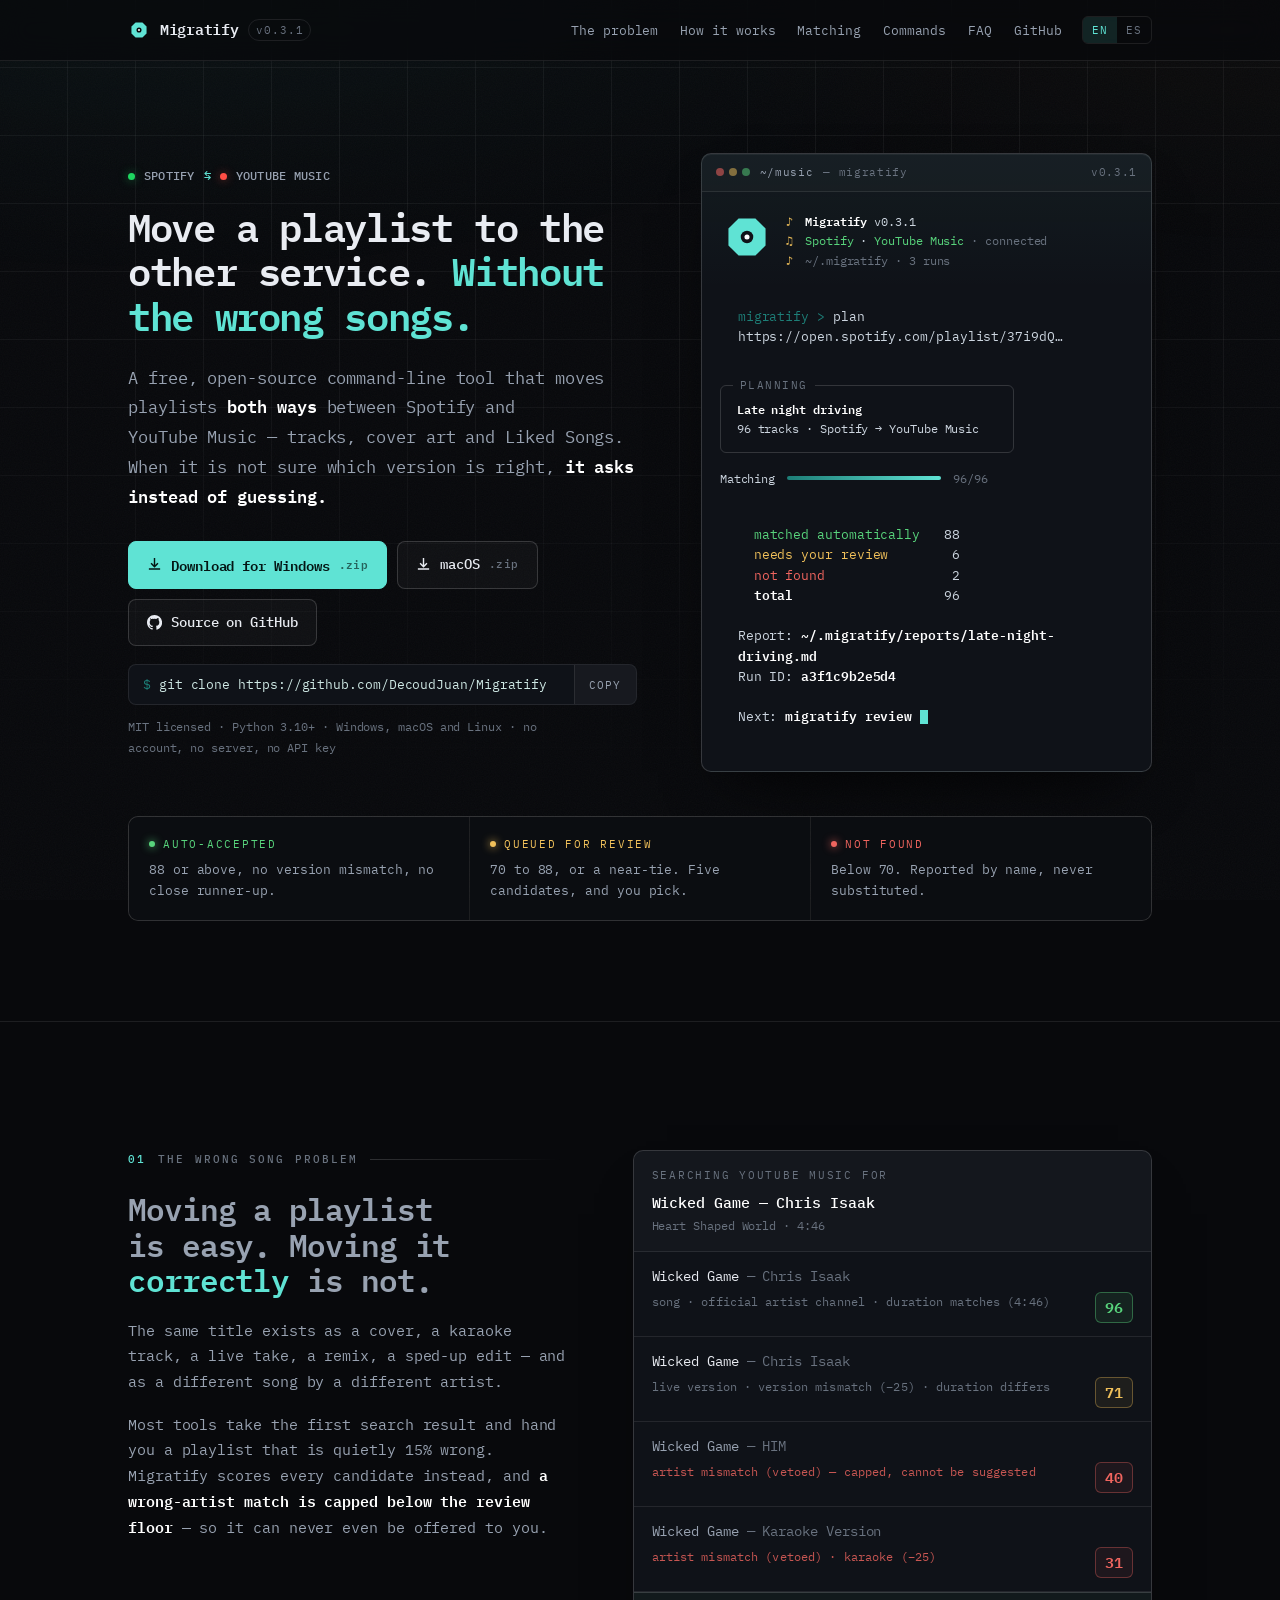
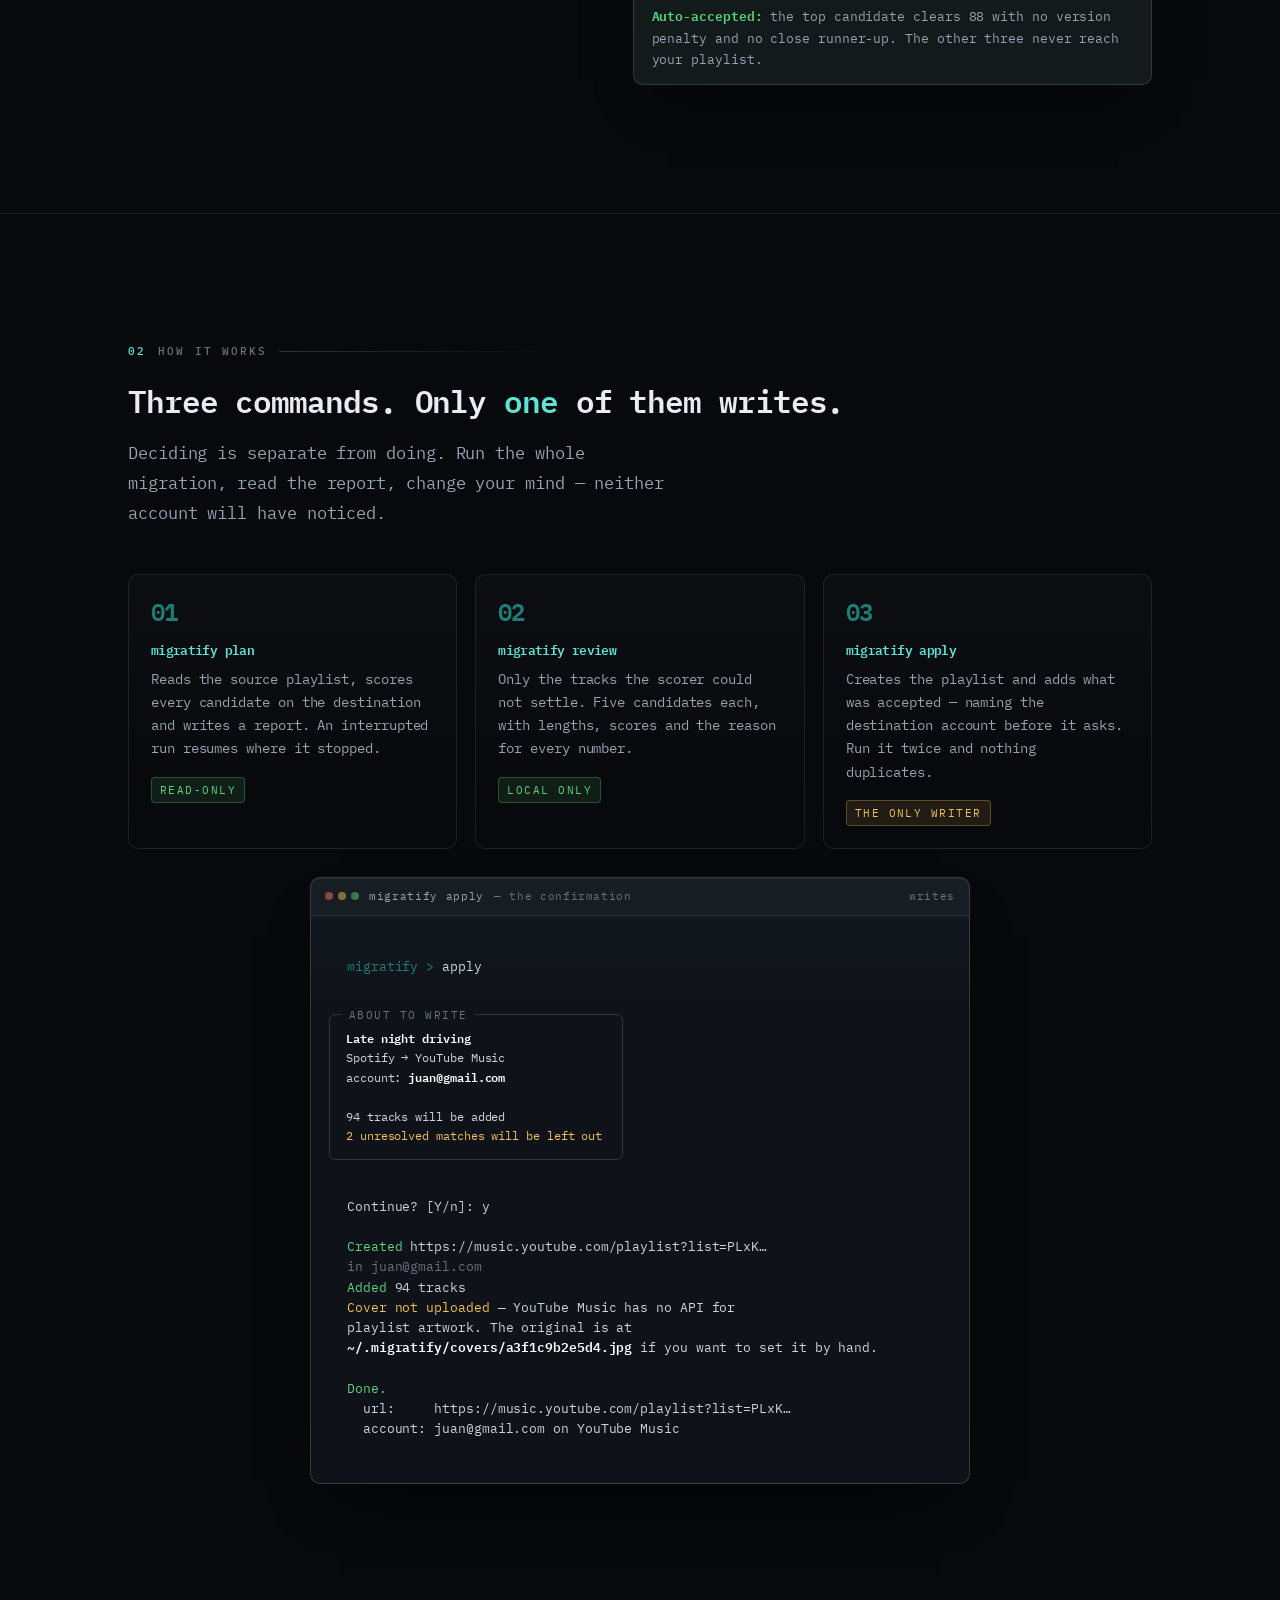
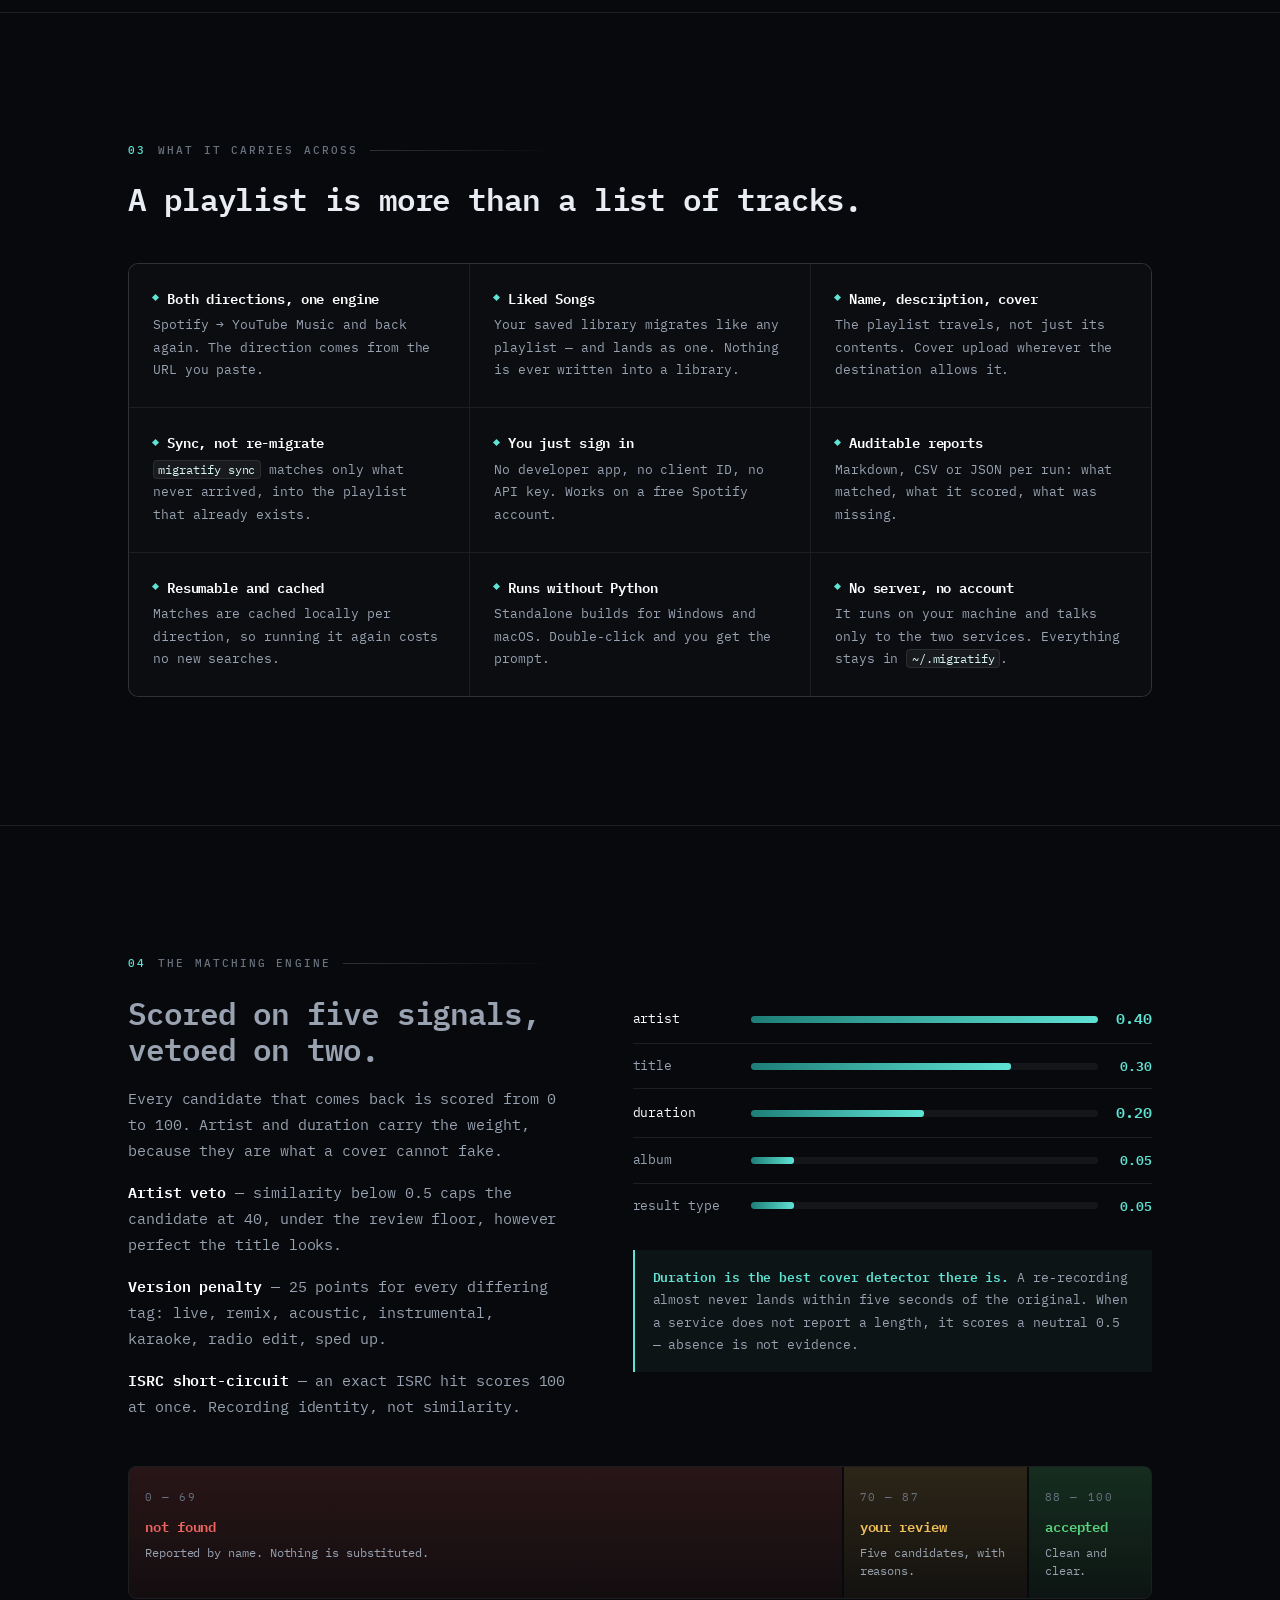
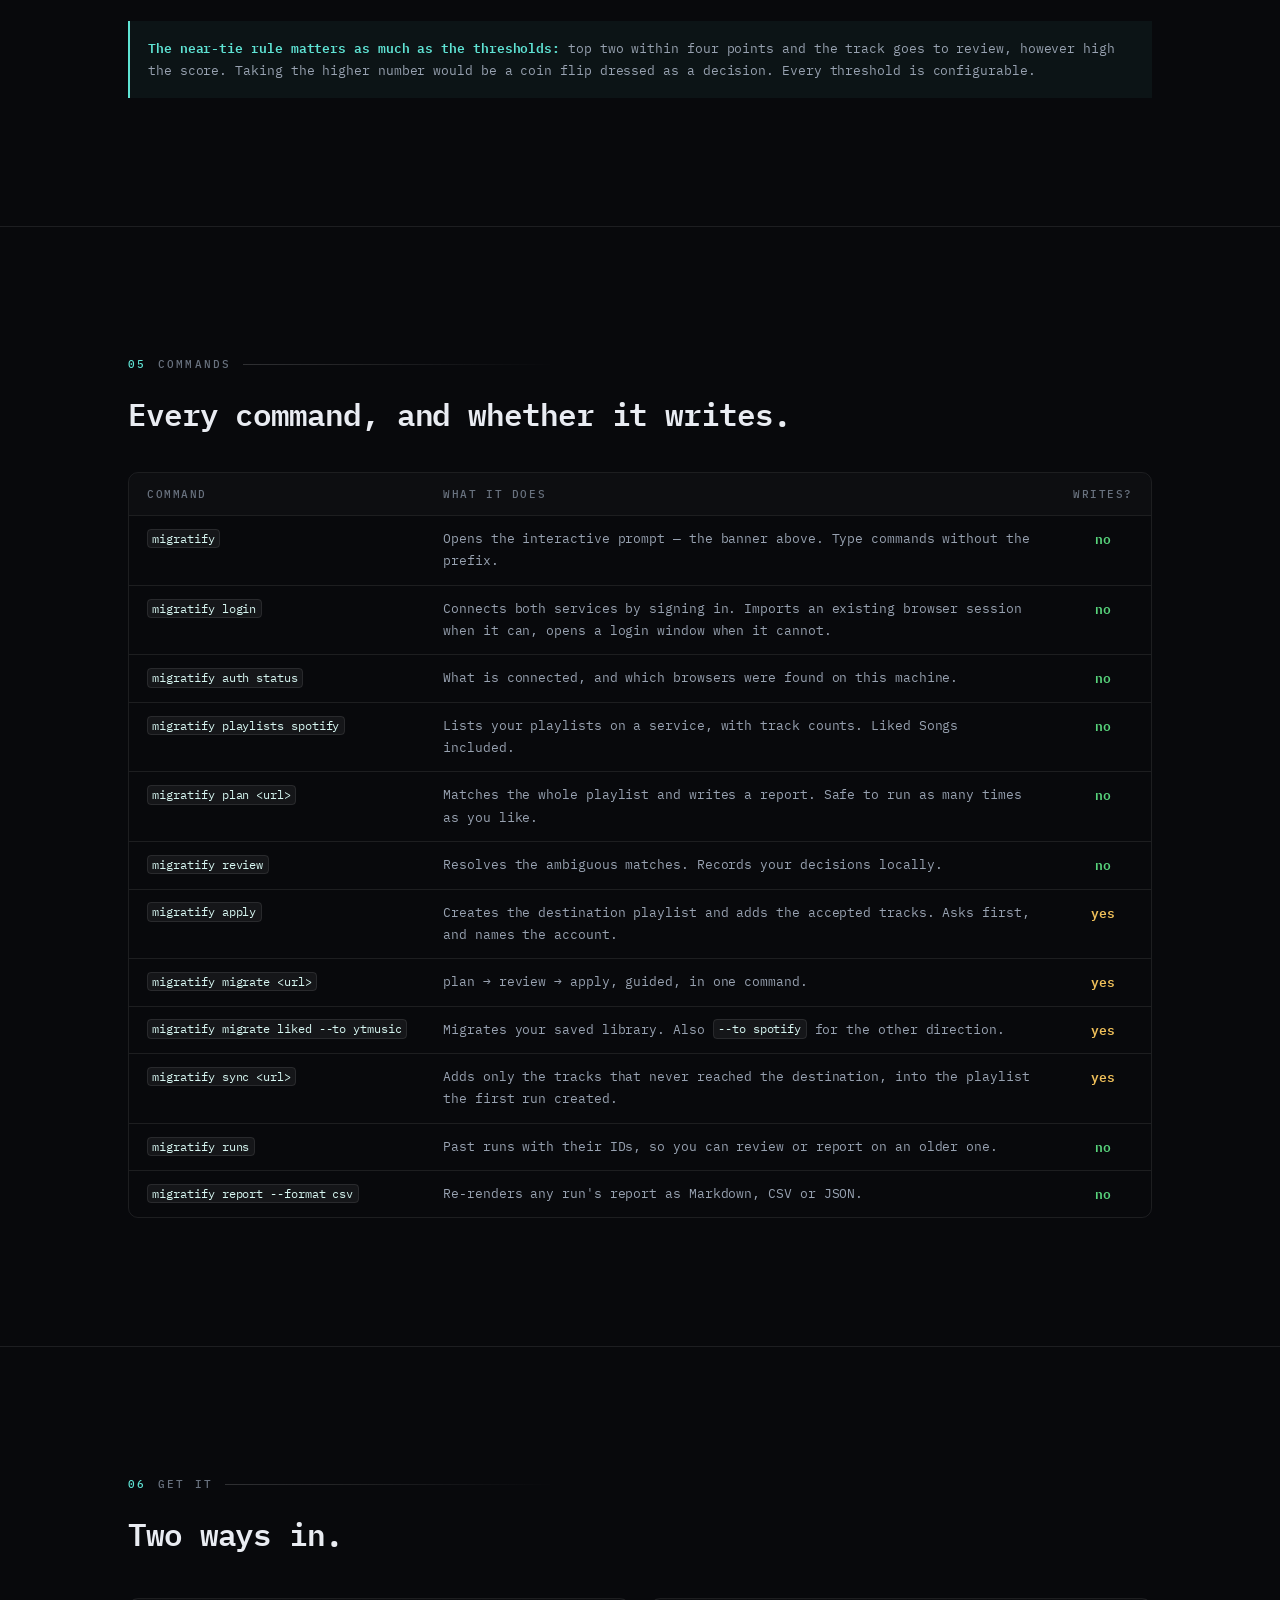
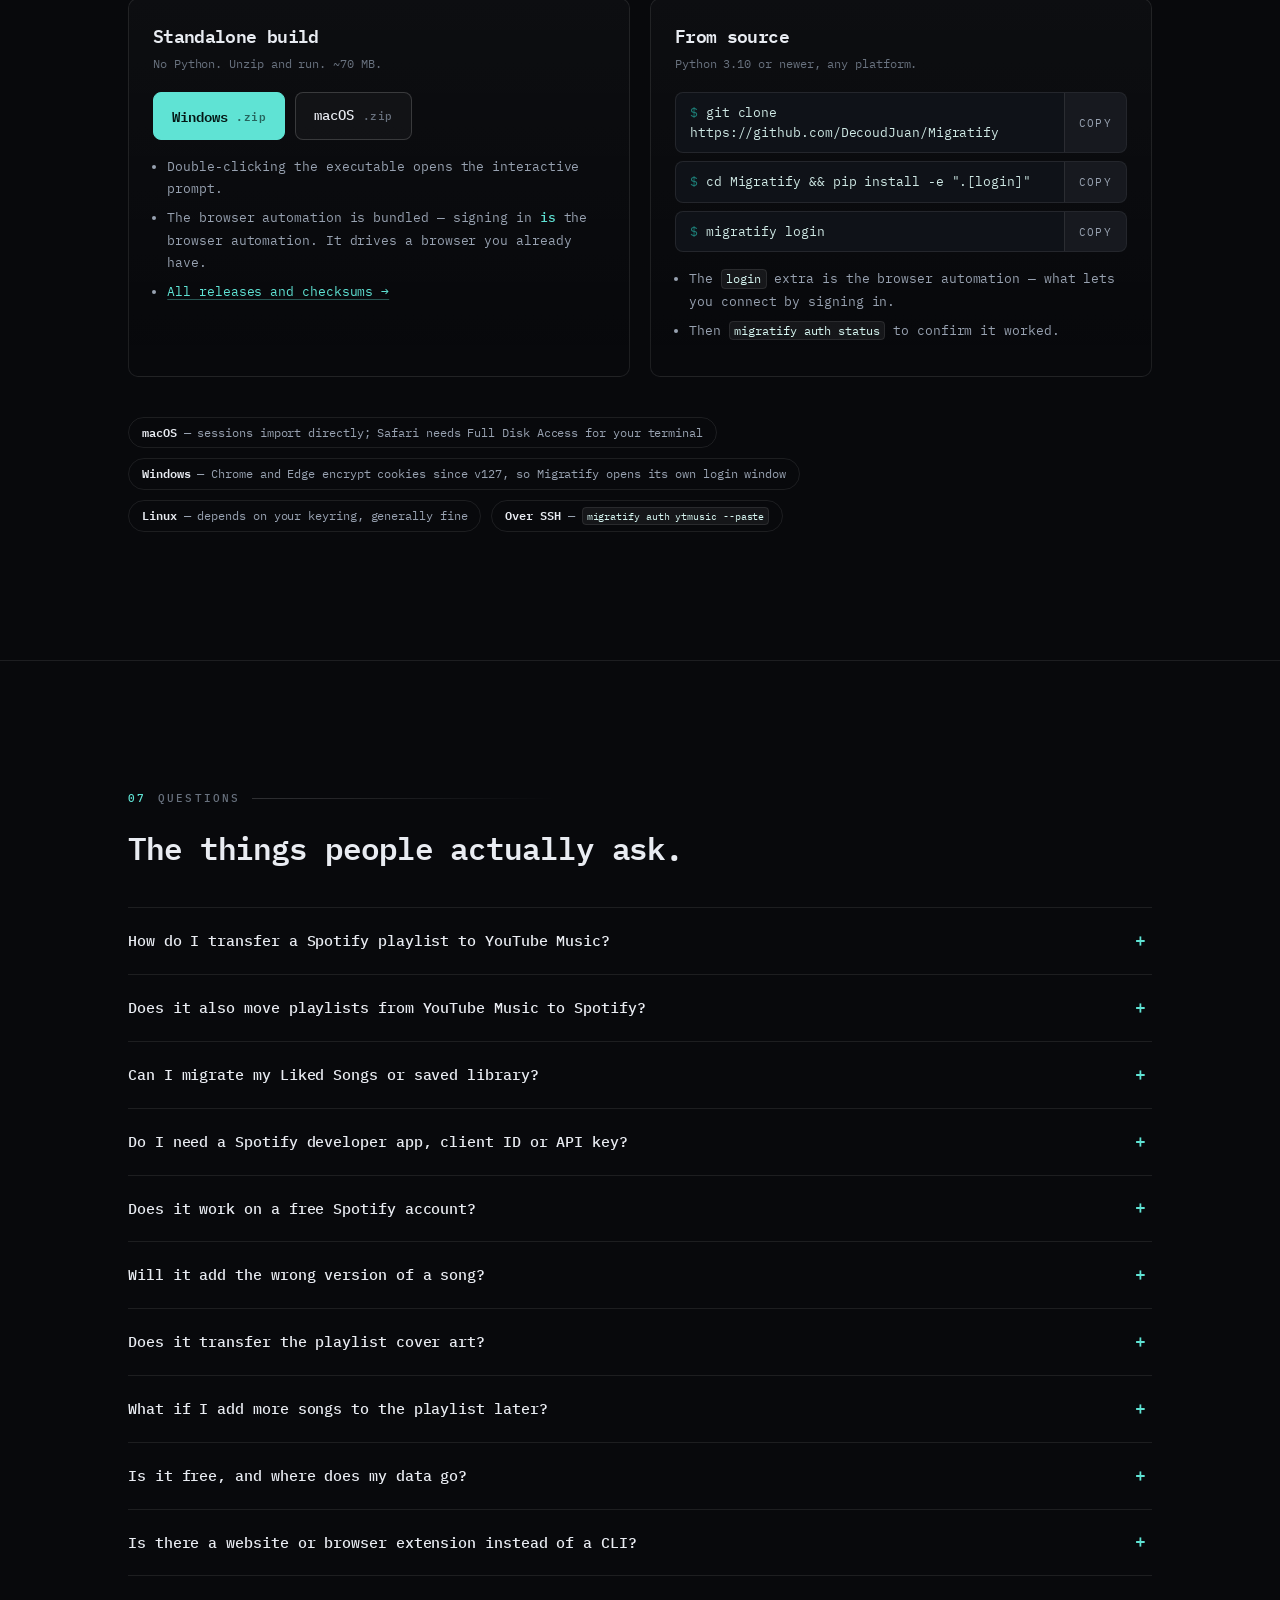
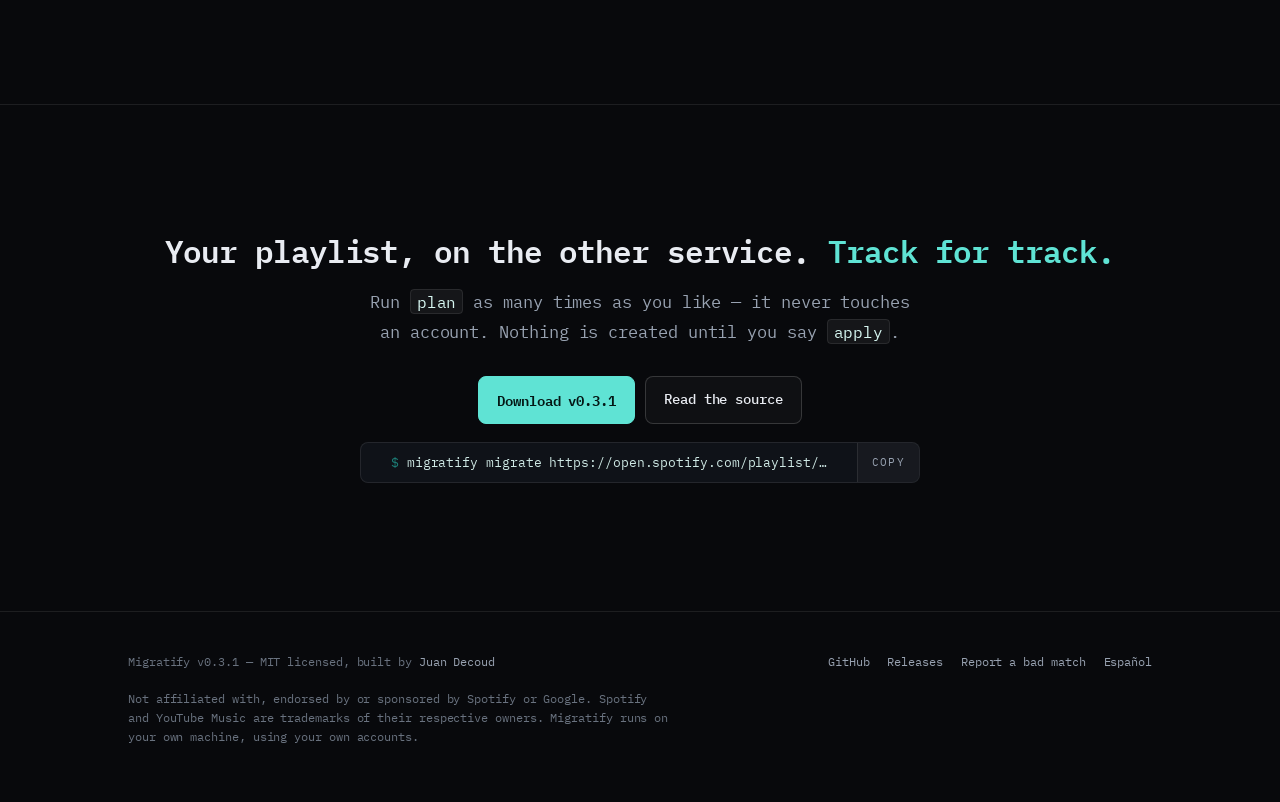
==== commit 2480ef50: "style(web): simplify the landing page A pass over the first version, from feedback. Four things, all" ====
--- a/web/index.html
+++ b/web/index.html
@@ -38,7 +38,7 @@
 
 <link rel="preconnect" href="https://fonts.googleapis.com">
 <link rel="preconnect" href="https://fonts.gstatic.com" crossorigin>
-<link rel="stylesheet" href="https://fonts.googleapis.com/css2?family=IBM+Plex+Mono:ital,wght@0,300;0,400;0,500;0,600;1,400&family=Instrument+Serif:ital@0;1&display=swap">
+<link rel="stylesheet" href="https://fonts.googleapis.com/css2?family=IBM+Plex+Mono:wght@300;400;500;600&display=swap">
 <link rel="stylesheet" href="assets/style.css">
 
 <script type="application/ld+json">
@@ -212,11 +212,10 @@
         <h1 class="rise">Move a playlist to the other service. <em>Without the wrong songs.</em></h1>
 
         <p class="lede rise">
-          Migratify is a free, open-source command-line tool that migrates playlists
-          <strong>both ways</strong> between Spotify and YouTube&nbsp;Music — the tracks,
-          the name, the description, the cover art, and your Liked Songs. It matches on
-          artist, title and duration, and when it is not sure, <strong>it asks you
-          instead of guessing.</strong>
+          A free, open-source command-line tool that moves playlists
+          <strong>both ways</strong> between Spotify and YouTube&nbsp;Music — tracks,
+          cover art and Liked Songs. When it is not sure which version is right,
+          <strong>it asks instead of guessing.</strong>
         </p>
 
         <div class="cta rise">
@@ -287,15 +286,15 @@
       <ul class="outcomes">
         <li>
           <div class="k">auto-accepted</div>
-          <div class="v">Score 88 or above, no version mismatch, no close runner-up. This is the only case that needs nothing from you.</div>
+          <div class="v">88 or above, no version mismatch, no close runner-up.</div>
         </li>
         <li>
           <div class="k">queued for review</div>
-          <div class="v">Between 70 and 88, or the top two candidates within four points. You see five options with lengths and reasons, and pick.</div>
+          <div class="v">70 to 88, or a near-tie. Five candidates, and you pick.</div>
         </li>
         <li>
           <div class="k">not found</div>
-          <div class="v">Below 70. Reported by name in the run report, never replaced with the closest thing that happened to turn up.</div>
+          <div class="v">Below 70. Reported by name, never substituted.</div>
         </li>
       </ul>
     </div>
@@ -308,19 +307,14 @@
         <p class="label"><b>01</b> The wrong song problem</p>
         <h2>Moving a playlist is easy. Moving it <em>correctly</em> is not.</h2>
         <p>
-          Every playlist transfer tool hits the same wall. The same song title exists as a
-          cover, a karaoke track, a live take, a remix, a sped-up edit — and as a completely
-          different song by a completely different artist.
+          The same title exists as a cover, a karaoke track, a live take, a remix,
+          a sped-up edit — and as a different song by a different artist.
         </p>
         <p>
-          Most tools take the first search result and hand you a playlist that is quietly
-          15% wrong. You find out months later, when a song you loved plays as an acoustic
-          version recorded by someone else.
-        </p>
-        <p>
-          Migratify scores every candidate and refuses to break a tie it cannot break.
-          <strong>A wrong-artist match is capped below the review floor</strong>, so it is
-          not just rejected — it can never even be offered to you as a suggestion.
+          Most tools take the first search result and hand you a playlist that is
+          quietly 15% wrong. Migratify scores every candidate instead, and
+          <strong>a wrong-artist match is capped below the review floor</strong> —
+          so it can never even be offered to you.
         </p>
       </div>
 
@@ -364,8 +358,8 @@
       <p class="label rv"><b>02</b> How it works</p>
       <h2 class="rv">Three commands. Only <em>one</em> of them writes.</h2>
       <p class="lede rv" style="margin-top:20px">
-        Migratify separates deciding from doing. You can run the whole migration, read the
-        full report, change your mind, and nothing will have touched either account.
+        Deciding is separate from doing. Run the whole migration, read the report,
+        change your mind — neither account will have noticed.
       </p>
 
       <div class="steps">
@@ -373,9 +367,8 @@
           <span class="n">01</span>
           <h3><code>migratify plan</code></h3>
           <p>
-            Reads the source playlist, searches the destination for every track, scores the
-            candidates and writes a report in Markdown, CSV or JSON. Every decision is saved
-            as it goes, so an interrupted run resumes where it stopped.
+            Reads the source playlist, scores every candidate on the destination and
+            writes a report. An interrupted run resumes where it stopped.
           </p>
           <span class="tag ro">read-only</span>
         </article>
@@ -384,9 +377,8 @@
           <span class="n">02</span>
           <h3><code>migratify review</code></h3>
           <p>
-            Walks you through only the tracks the scorer could not settle. Five candidates
-            each, with lengths, scores and the reason for every number. Pick one, skip the
-            track, or stop — your progress is saved either way.
+            Only the tracks the scorer could not settle. Five candidates each, with
+            lengths, scores and the reason for every number.
           </p>
           <span class="tag ro">local only</span>
         </article>
@@ -395,9 +387,8 @@
           <span class="n">03</span>
           <h3><code>migratify apply</code></h3>
           <p>
-            Creates the playlist and adds what was accepted — and names the destination
-            account before it asks, because a playlist created in the wrong Google account
-            is invisible from the right one. Idempotent: run it twice, nothing duplicates.
+            Creates the playlist and adds what was accepted — naming the destination
+            account before it asks. Run it twice and nothing duplicates.
           </p>
           <span class="tag rw">the only writer</span>
         </article>
@@ -445,35 +436,39 @@
       <div class="feats">
         <article class="feat rv">
           <h3>Both directions, one engine</h3>
-          <p>Spotify → YouTube Music and YouTube Music → Spotify. The direction is read from the URL you paste, and the matcher does not know which way it is running.</p>
-        </article>
-        <article class="feat rv">
-          <h3>Liked Songs and saved libraries</h3>
-          <p>Your saved library migrates like any other playlist, either way — and lands as an ordinary playlist on the other side. Migratify never writes into a saved library.</p>
-        </article>
-        <article class="feat rv">
-          <h3>Name, description, cover art</h3>
-          <p>The playlist itself travels, not just its contents. Cover upload works where the destination allows it; where it does not, you get the original image on disk.</p>
+          <p>Spotify → YouTube Music and back again. The direction comes from the URL you paste.</p>
+        </article>
+        <article class="feat rv">
+          <h3>Liked Songs</h3>
+          <p>Your saved library migrates like any playlist — and lands as one. Nothing is ever written into a library.</p>
+        </article>
+        <article class="feat rv">
+          <h3>Name, description, cover</h3>
+          <p>The playlist travels, not just its contents. Cover upload wherever the destination allows it.</p>
         </article>
         <article class="feat rv">
           <h3>Sync, not re-migrate</h3>
-          <p>Added songs since last time? <code>migratify sync</code> matches only what never arrived and adds it to the same playlist instead of creating a second one.</p>
+          <p><code>migratify sync</code> matches only what never arrived, into the playlist that already exists.</p>
         </article>
         <article class="feat rv">
           <h3>You just sign in</h3>
-          <p>No developer app, no client ID, no API key, nothing to paste. It works on a free Spotify account, which the official app flow no longer does.</p>
+          <p>No developer app, no client ID, no API key. Works on a free Spotify account.</p>
         </article>
         <article class="feat rv">
           <h3>Auditable reports</h3>
-          <p>Every run writes Markdown, CSV or JSON: what matched, what scored, what was reviewed, what was missing. You can check the work instead of trusting it.</p>
+          <p>Markdown, CSV or JSON per run: what matched, what it scored, what was missing.</p>
         </article>
         <article class="feat rv">
           <h3>Resumable and cached</h3>
-          <p>Matches are cached in a local SQLite database keyed by direction, so a re-run costs no new searches. Misses are deliberately never cached — catalogs change.</p>
+          <p>Matches are cached locally per direction, so running it again costs no new searches.</p>
         </article>
         <article class="feat rv">
           <h3>Runs without Python</h3>
-          <p>Tagged releases ship a standalone build for Windows and macOS. Double-click it and you get the interactive prompt, no installation required.</p>
+          <p>Standalone builds for Windows and macOS. Double-click and you get the prompt.</p>
+        </article>
+        <article class="feat rv">
+          <h3>No server, no account</h3>
+          <p>It runs on your machine and talks only to the two services. Everything stays in <code>~/.migratify</code>.</p>
         </article>
       </div>
     </div>
@@ -487,23 +482,20 @@
         <div class="body rv">
           <h2>Scored on five signals, vetoed on two.</h2>
           <p>
-            Each source track produces several search queries against the destination, and
-            every candidate that comes back is scored from 0 to 100. Artist and duration
-            carry the weight, because they are the two things a cover or a karaoke track
-            cannot fake.
+            Every candidate that comes back is scored from 0 to 100. Artist and
+            duration carry the weight, because they are what a cover cannot fake.
           </p>
           <p>
-            <strong>Artist veto</strong> — if artist similarity falls below 0.5 the candidate
-            is capped at 40, below the review floor, no matter how perfect the title looks.
+            <strong>Artist veto</strong> — similarity below 0.5 caps the candidate at
+            40, under the review floor, however perfect the title looks.
           </p>
           <p>
-            <strong>Version penalty</strong> — 25 points for each differing version tag:
-            live, remix, acoustic, instrumental, karaoke, radio edit, sped up. A studio
-            recording will not match a live take.
+            <strong>Version penalty</strong> — 25 points for every differing tag:
+            live, remix, acoustic, instrumental, karaoke, radio edit, sped up.
           </p>
           <p>
-            <strong>ISRC short-circuit</strong> — when the destination exposes it, an exact
-            ISRC hit scores 100 immediately. That is recording identity, not similarity.
+            <strong>ISRC short-circuit</strong> — an exact ISRC hit scores 100 at
+            once. Recording identity, not similarity.
           </p>
         </div>
 
@@ -545,11 +537,10 @@
         </div>
         <div class="note">
           <p>
-            <b>And one rule that matters as much as the thresholds:</b> if the top two
-            candidates land within four points of each other, the track goes to review even
-            at a high score. Indistinguishable candidates mean the scorer cannot tell them
-            apart — and taking the higher number would be a coin flip dressed up as a
-            decision. Every threshold is configurable, if your library disagrees.
+            <b>The near-tie rule matters as much as the thresholds:</b> top two within four
+            points and the track goes to review, however high the score. Taking the
+            higher number would be a coin flip dressed as a decision. Every threshold
+            is configurable.
           </p>
         </div>
       </div>
@@ -652,8 +643,7 @@
             <a class="btn" href="https://github.com/DecoudJuan/Migratify/releases/latest/download/migratify-macos.zip">macOS <small>.zip</small></a>
           </div>
           <ul>
-            <li>Double-clicking the executable opens the interactive prompt instead of flashing a window shut.</li>
-            <li>It is a folder rather than a single file, because a one-file bundle unpacks itself on every run.</li>
+            <li>Double-clicking the executable opens the interactive prompt.</li>
             <li>The browser automation is bundled — signing in <em>is</em> the browser automation. It drives a browser you already have.</li>
             <li><a href="https://github.com/DecoudJuan/Migratify/releases/latest">All releases and checksums →</a></li>
           </ul>
@@ -675,8 +665,8 @@
             <button class="copy-btn" type="button" data-copied="copied">copy</button>
           </div>
           <ul>
-            <li>The <code>login</code> extra pulls in the browser automation, which is what lets you connect an account by simply signing in.</li>
-            <li>Then <code>migratify auth status</code> to confirm, and <code>migratify playlists spotify</code> to see what you have.</li>
+            <li>The <code>login</code> extra is the browser automation — what lets you connect by signing in.</li>
+            <li>Then <code>migratify auth status</code> to confirm it worked.</li>
           </ul>
         </div>
       </div>
@@ -768,7 +758,7 @@
     <nav aria-label="Footer">
       <a href="https://github.com/DecoudJuan/Migratify">GitHub</a>
       <a href="https://github.com/DecoudJuan/Migratify/releases/latest">Releases</a>
-      <a href="https://github.com/DecoudJuan/Migratify/issues">Report a bad match</a>
+      <a href="https://github.com/DecoudJuan/Migratify/issues/new">Report a bad match</a>
       <a href="es/" lang="es" hreflang="es">Español</a>
     </nav>
     <p class="disclaimer">
--- a/web/assets/style.css
+++ b/web/assets/style.css
@@ -1,9 +1,10 @@
 /* ==========================================================================
    Migratify - landing page
-   Aesthetic: phosphor terminal meets field manual. Editorial serif headlines
-   over a monospaced body, on near-black. The three match outcomes
-   (accepted / review / not found) are the whole colour system, because they
-   are the whole product.
+   Aesthetic: one typeface, the tool's own. Everything is set in IBM Plex
+   Mono on near-black -- headlines included -- because a CLI has no business
+   introducing a second voice. The three match outcomes (accepted / review /
+   not found) are the whole colour system, because they are the whole
+   product.
    ========================================================================== */
 
 :root {
@@ -34,7 +35,6 @@
 
   --mono: "IBM Plex Mono", ui-monospace, "Cascadia Mono", Consolas,
           "DejaVu Sans Mono", monospace;
-  --serif: "Instrument Serif", "Iowan Old Style", Georgia, "Times New Roman", serif;
 }
 
 *, *::before, *::after { box-sizing: border-box; }
@@ -118,22 +118,26 @@
 /* --- type ---------------------------------------------------------------- */
 
 h1, h2, h3 {
-  font-family: var(--serif);
-  font-weight: 400;
-  letter-spacing: -0.015em;
-  line-height: 1.04;
+  font-family: var(--mono);
+  font-weight: 600;
+  letter-spacing: -0.035em;
+  line-height: 1.14;
   margin: 0;
   text-wrap: balance;
 }
 
-h1 { font-size: clamp(2.5rem, 6.2vw, 4.8rem); }
-h2 { font-size: clamp(2rem, 4.4vw, 3.1rem); }
-h3 { font-size: clamp(1.2rem, 2vw, 1.45rem); line-height: 1.2; }
-
-h1 em, h2 em {
-  font-style: italic;
-  color: var(--cyan);
-}
+/* monospaced headlines are wide, so they run smaller and tighter than a
+   proportional face would */
+h1 { font-size: clamp(1.8rem, 3.2vw, 2.45rem); }
+h2 { font-size: clamp(1.45rem, 2.6vw, 1.95rem); }
+h3 { font-size: clamp(1rem, 1.5vw, 1.15rem); }
+
+/* No italics anywhere. IBM Plex Mono has no true italic here, and a slanted
+   monospace reads as a rendering fault rather than emphasis -- so emphasis is
+   colour. <i> is only ever a decorative block in this page. */
+em, i { font-style: normal; }
+em { color: var(--cyan); font-weight: 500; }
+h1 em, h2 em { color: var(--cyan); font-weight: inherit; }
 
 p { margin: 0 0 1.1em; max-width: var(--measure); }
 p:last-child { margin-bottom: 0; }
@@ -660,8 +664,9 @@
   padding: 24px 22px 22px;
 }
 .step .n {
-  font-family: var(--serif);
-  font-size: 2.4rem;
+  font-size: 1.5rem;
+  font-weight: 600;
+  letter-spacing: -0.04em;
   line-height: 1;
   color: var(--cyan-deep);
   display: block;
@@ -691,7 +696,7 @@
 
 .feats {
   display: grid;
-  grid-template-columns: repeat(auto-fit, minmax(268px, 1fr));
+  grid-template-columns: repeat(3, minmax(0, 1fr));
   gap: 1px;
   margin-top: 46px;
   border: 1px solid var(--line);
@@ -724,6 +729,9 @@
   flex: none;
 }
 .feat p { font-size: 13px; color: var(--dim); margin: 0; max-width: none; }
+
+@media (max-width: 900px) { .feats { grid-template-columns: repeat(2, minmax(0, 1fr)); } }
+@media (max-width: 620px) { .feats { grid-template-columns: minmax(0, 1fr); } }
 
 /* --- weights ------------------------------------------------------------- */
 
